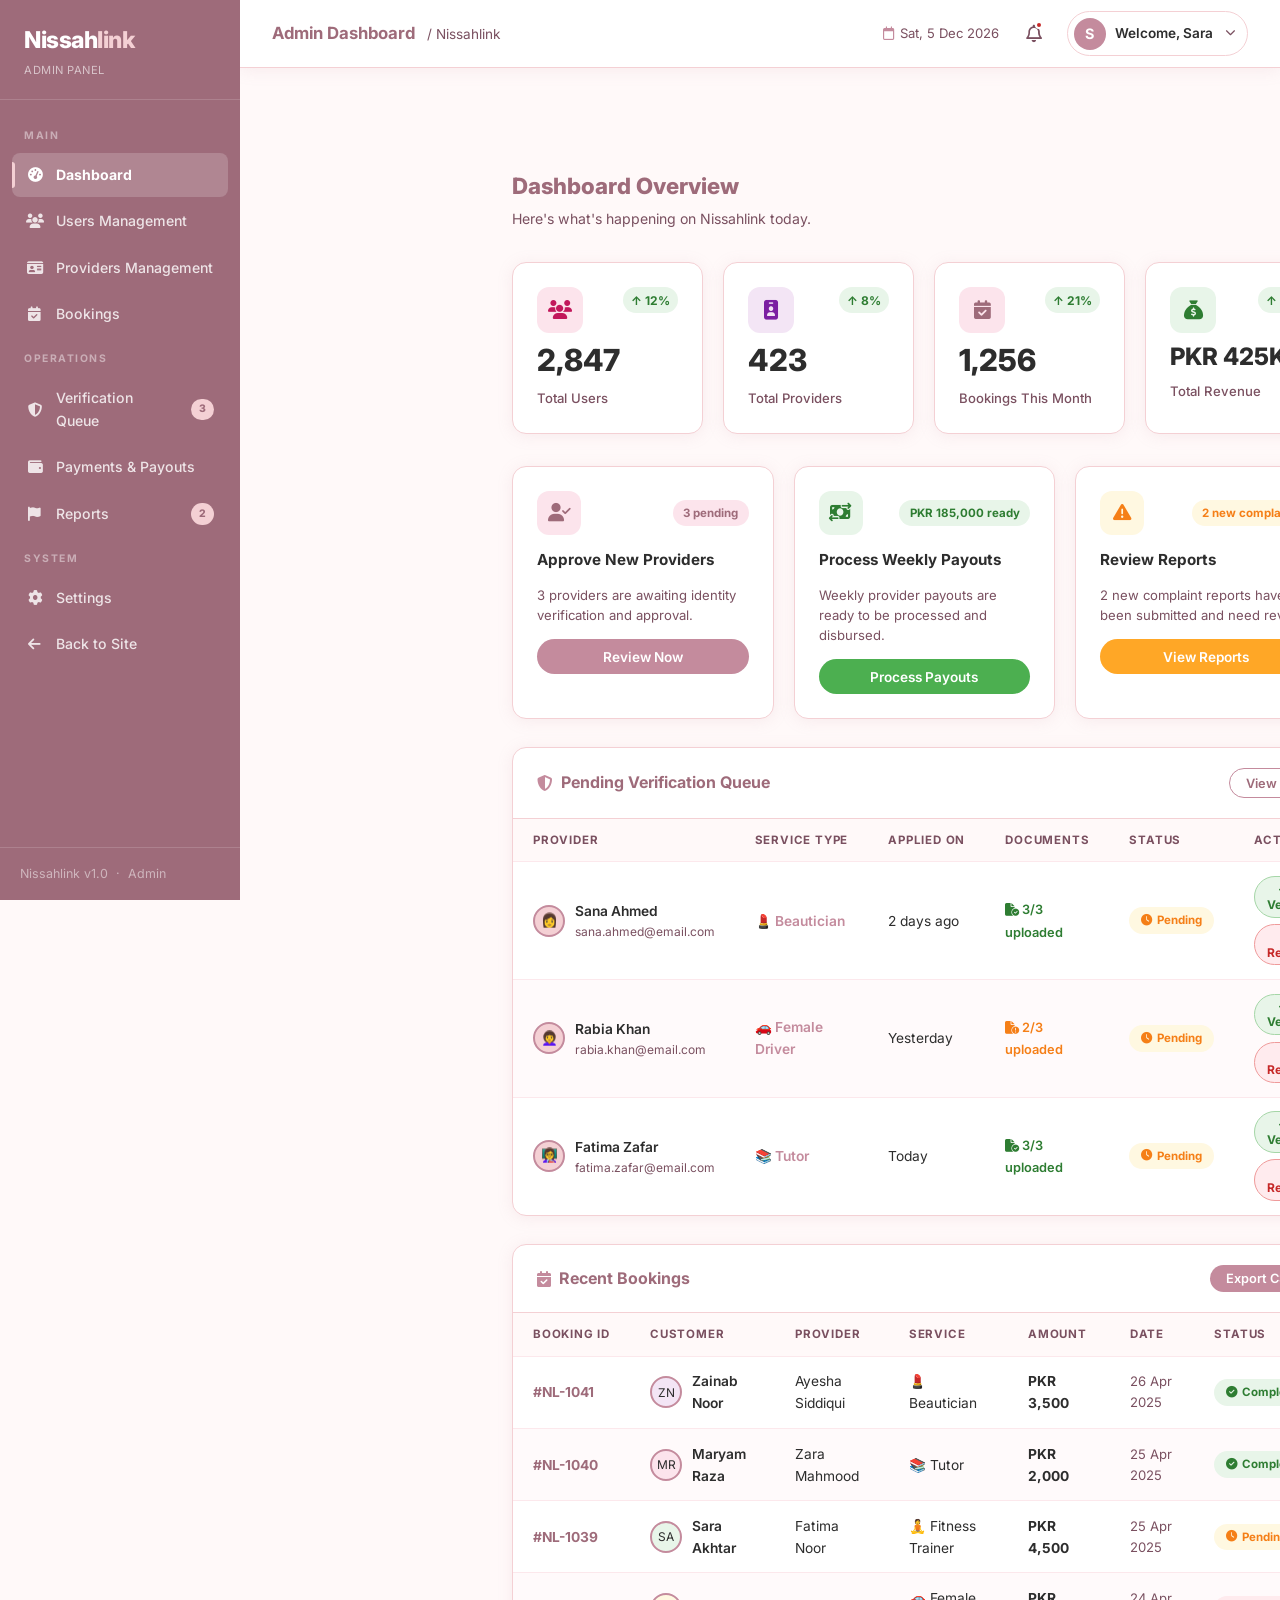
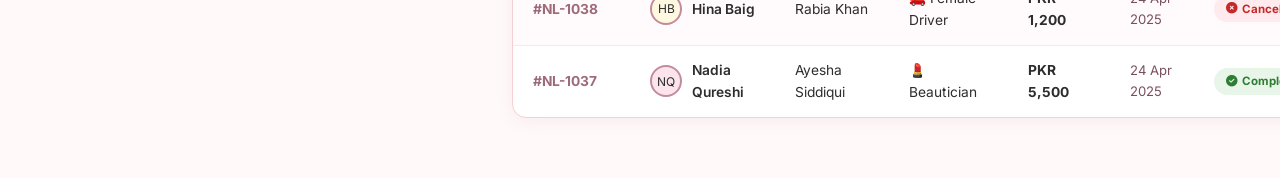
==== admin-dashboard.html @ 99348e1f "first commit" ====
<!DOCTYPE html>
<html lang="en">
<head>
  <meta charset="UTF-8" />
  <meta name="viewport" content="width=device-width, initial-scale=1.0" />
  <title>Admin Dashboard – Nissahlink</title>
  <link rel="preconnect" href="https://fonts.googleapis.com" />
  <link rel="preconnect" href="https://fonts.gstatic.com" crossorigin />
  <link href="https://fonts.googleapis.com/css2?family=Inter:wght@400;500;600;700;800&display=swap" rel="stylesheet" />
  <link rel="stylesheet" href="https://cdnjs.cloudflare.com/ajax/libs/font-awesome/6.5.0/css/all.min.css" />
  <style>
    /* ══════════════════════════════════════════
       RESET & VARIABLES
    ══════════════════════════════════════════ */
    *, *::before, *::after { box-sizing: border-box; margin: 0; padding: 0; }

    :root {
      --primary:    #C48B9D;
      --secondary:  #F4D0D4;
      --accent:     #9E6B7A;
      --bg:         #FFF9F9;
      --text:       #2D2D2D;
      --text-muted: #7a5060;
      --white:      #ffffff;
      --radius:     14px;
      --radius-sm:  8px;
      --shadow:     0 2px 16px rgba(196,139,157,0.13);
      --shadow-lg:  0 6px 32px rgba(196,139,157,0.20);
      --sidebar-w:  240px;
      --header-h:   68px;
      --green:      #2e7d32;
      --green-bg:   #e8f5e9;
      --yellow:     #f57f17;
      --yellow-bg:  #fff8e1;
      --red:        #c62828;
      --red-bg:     #ffebee;
    }

    html { scroll-behavior: smooth; }

    body {
      font-family: 'Inter', 'Segoe UI', system-ui, sans-serif;
      background: var(--bg);
      color: var(--text);
      line-height: 1.6;
      overflow-x: hidden;
    }

    a { text-decoration: none; color: inherit; }
    button { font-family: inherit; cursor: pointer; }
    table { border-collapse: collapse; width: 100%; }

    /* ══════════════════════════════════════════
       LAYOUT SHELL
    ══════════════════════════════════════════ */
    .admin-shell {
      display: grid;
      grid-template-columns: var(--sidebar-w) 1fr;
      grid-template-rows: var(--header-h) 1fr;
      grid-template-areas:
        "sidebar header"
        "sidebar main";
      min-height: 100vh;
    }

    /* ══════════════════════════════════════════
       SIDEBAR
    ══════════════════════════════════════════ */
    .sidebar {
      grid-area: sidebar;
      background: var(--accent);
      display: flex;
      flex-direction: column;
      position: fixed;
      top: 0; left: 0;
      width: var(--sidebar-w);
      height: 100vh;
      z-index: 200;
      overflow-y: auto;
      transition: transform 0.3s ease;
    }

    .sidebar-logo {
      padding: 1.4rem 1.5rem 1.2rem;
      border-bottom: 1px solid rgba(255,255,255,0.15);
      flex-shrink: 0;
    }

    .sidebar-logo a {
      font-size: 1.45rem;
      font-weight: 800;
      color: #fff;
      letter-spacing: -0.5px;
    }

    .sidebar-logo a span { color: var(--secondary); }

    .sidebar-logo p {
      font-size: 0.7rem;
      color: rgba(255,255,255,0.6);
      margin-top: 0.15rem;
      letter-spacing: 0.5px;
      text-transform: uppercase;
    }

    .sidebar-nav {
      flex: 1;
      padding: 1rem 0.75rem;
      display: flex;
      flex-direction: column;
      gap: 0.2rem;
    }

    .nav-section-label {
      font-size: 0.65rem;
      font-weight: 700;
      letter-spacing: 1.5px;
      text-transform: uppercase;
      color: rgba(255,255,255,0.45);
      padding: 0.75rem 0.75rem 0.35rem;
    }

    .sidebar-nav a {
      display: flex;
      align-items: center;
      gap: 0.75rem;
      padding: 0.65rem 0.85rem;
      border-radius: var(--radius-sm);
      font-size: 0.88rem;
      font-weight: 500;
      color: rgba(255,255,255,0.82);
      transition: background 0.2s, color 0.2s;
      position: relative;
    }

    .sidebar-nav a i {
      width: 18px;
      text-align: center;
      font-size: 0.9rem;
      flex-shrink: 0;
    }

    .sidebar-nav a:hover {
      background: rgba(255,255,255,0.12);
      color: #fff;
    }

    .sidebar-nav a.active {
      background: rgba(255,255,255,0.18);
      color: #fff;
      font-weight: 700;
    }

    .sidebar-nav a.active::before {
      content: '';
      position: absolute;
      left: 0; top: 20%; bottom: 20%;
      width: 3px;
      background: var(--secondary);
      border-radius: 0 3px 3px 0;
    }

    .nav-badge {
      margin-left: auto;
      background: var(--secondary);
      color: var(--accent);
      font-size: 0.65rem;
      font-weight: 800;
      padding: 0.15rem 0.5rem;
      border-radius: 50px;
    }

    .sidebar-footer {
      padding: 1rem 1.25rem;
      border-top: 1px solid rgba(255,255,255,0.15);
      font-size: 0.78rem;
      color: rgba(255,255,255,0.5);
    }

    /* ══════════════════════════════════════════
       TOP HEADER
    ══════════════════════════════════════════ */
    .top-header {
      grid-area: header;
      position: fixed;
      top: 0;
      left: var(--sidebar-w);
      right: 0;
      height: var(--header-h);
      background: var(--white);
      border-bottom: 1px solid var(--secondary);
      display: flex;
      align-items: center;
      justify-content: space-between;
      padding: 0 2rem;
      z-index: 100;
      box-shadow: var(--shadow);
    }

    .header-left {
      display: flex;
      align-items: center;
      gap: 1rem;
    }

    .menu-toggle {
      display: none;
      background: none;
      border: none;
      font-size: 1.2rem;
      color: var(--accent);
      padding: 0.4rem;
      border-radius: var(--radius-sm);
      transition: background 0.2s;
    }

    .menu-toggle:hover { background: var(--secondary); }

    .header-title {
      font-size: 1.05rem;
      font-weight: 700;
      color: var(--accent);
    }

    .header-title span {
      font-weight: 400;
      color: var(--text-muted);
      font-size: 0.85rem;
      margin-left: 0.5rem;
    }

    .header-right {
      display: flex;
      align-items: center;
      gap: 1.25rem;
    }

    .header-date {
      font-size: 0.82rem;
      color: var(--text-muted);
      display: flex;
      align-items: center;
      gap: 0.4rem;
    }

    .header-date i { color: var(--primary); }

    .header-notif {
      position: relative;
      background: none;
      border: none;
      font-size: 1.1rem;
      color: var(--text-muted);
      padding: 0.4rem;
      border-radius: var(--radius-sm);
      transition: background 0.2s, color 0.2s;
    }

    .header-notif:hover { background: var(--secondary); color: var(--accent); }

    .notif-dot {
      position: absolute;
      top: 4px; right: 4px;
      width: 8px; height: 8px;
      background: var(--red);
      border-radius: 50%;
      border: 2px solid var(--white);
    }

    .admin-profile {
      display: flex;
      align-items: center;
      gap: 0.6rem;
      padding: 0.35rem 0.75rem 0.35rem 0.35rem;
      border-radius: 50px;
      border: 1.5px solid var(--secondary);
      cursor: pointer;
      transition: background 0.2s;
    }

    .admin-profile:hover { background: var(--secondary); }

    .admin-avatar {
      width: 32px; height: 32px;
      border-radius: 50%;
      background: var(--primary);
      display: flex;
      align-items: center;
      justify-content: center;
      font-size: 0.9rem;
      color: #fff;
      font-weight: 700;
      flex-shrink: 0;
    }

    .admin-name {
      font-size: 0.85rem;
      font-weight: 600;
      color: var(--text);
    }

    /* ══════════════════════════════════════════
       MAIN CONTENT
    ══════════════════════════════════════════ */
    .main-content {
      grid-area: main;
      margin-left: var(--sidebar-w);
      margin-top: var(--header-h);
      padding: 2rem;
      min-height: calc(100vh - var(--header-h));
    }

    .page-title {
      font-size: 1.4rem;
      font-weight: 800;
      color: var(--accent);
      margin-bottom: 0.25rem;
    }

    .page-subtitle {
      font-size: 0.88rem;
      color: var(--text-muted);
      margin-bottom: 2rem;
    }

    /* ══════════════════════════════════════════
       STAT CARDS
    ══════════════════════════════════════════ */
    .stats-grid {
      display: grid;
      grid-template-columns: repeat(4, 1fr);
      gap: 1.25rem;
      margin-bottom: 2rem;
    }

    .stat-card {
      background: var(--white);
      border-radius: var(--radius);
      padding: 1.5rem;
      box-shadow: var(--shadow);
      border: 1px solid var(--secondary);
      display: flex;
      flex-direction: column;
      gap: 0.75rem;
      transition: transform 0.2s, box-shadow 0.2s;
    }

    .stat-card:hover {
      transform: translateY(-4px);
      box-shadow: var(--shadow-lg);
    }

    .stat-top {
      display: flex;
      justify-content: space-between;
      align-items: flex-start;
    }

    .stat-icon {
      width: 46px; height: 46px;
      border-radius: 12px;
      display: flex;
      align-items: center;
      justify-content: center;
      font-size: 1.2rem;
    }

    .stat-icon.pink   { background: #fce4ec; color: #c2185b; }
    .stat-icon.purple { background: #f3e5f5; color: #7b1fa2; }
    .stat-icon.rose   { background: #fce4ec; color: var(--accent); }
    .stat-icon.green  { background: var(--green-bg); color: var(--green); }

    .stat-trend {
      font-size: 0.75rem;
      font-weight: 700;
      padding: 0.2rem 0.5rem;
      border-radius: 50px;
    }

    .trend-up   { background: var(--green-bg); color: var(--green); }
    .trend-down { background: var(--red-bg);   color: var(--red); }

    .stat-value {
      font-size: 1.9rem;
      font-weight: 800;
      color: var(--text);
      line-height: 1;
    }

    .stat-label {
      font-size: 0.82rem;
      color: var(--text-muted);
      font-weight: 500;
    }

    /* ══════════════════════════════════════════
       SECTION WRAPPER
    ══════════════════════════════════════════ */
    .section-block {
      background: var(--white);
      border-radius: var(--radius);
      box-shadow: var(--shadow);
      border: 1px solid var(--secondary);
      margin-bottom: 1.75rem;
      overflow: hidden;
    }

    .section-block-header {
      display: flex;
      align-items: center;
      justify-content: space-between;
      padding: 1.25rem 1.5rem;
      border-bottom: 1px solid var(--secondary);
    }

    .section-block-header h2 {
      font-size: 1rem;
      font-weight: 700;
      color: var(--accent);
      display: flex;
      align-items: center;
      gap: 0.5rem;
    }

    .section-block-header h2 i { color: var(--primary); }

    .btn-sm {
      padding: 0.4rem 1rem;
      border-radius: 50px;
      font-size: 0.8rem;
      font-weight: 600;
      border: none;
      transition: background 0.2s, transform 0.2s;
    }

    .btn-sm:hover { transform: translateY(-1px); }

    .btn-primary-sm {
      background: var(--primary);
      color: #fff;
    }

    .btn-primary-sm:hover { background: var(--accent); }

    .btn-outline-sm {
      background: transparent;
      color: var(--accent);
      border: 1.5px solid var(--primary);
    }

    .btn-outline-sm:hover { background: var(--secondary); }

    /* ══════════════════════════════════════════
       TABLES
    ══════════════════════════════════════════ */
    .table-wrap { overflow-x: auto; }

    .data-table {
      width: 100%;
      font-size: 0.86rem;
    }

    .data-table thead tr {
      background: var(--bg);
    }

    .data-table th {
      padding: 0.75rem 1.25rem;
      text-align: left;
      font-size: 0.72rem;
      font-weight: 700;
      letter-spacing: 0.8px;
      text-transform: uppercase;
      color: var(--text-muted);
      white-space: nowrap;
    }

    .data-table td {
      padding: 0.85rem 1.25rem;
      color: var(--text);
      border-top: 1px solid #fce8ec;
      vertical-align: middle;
    }

    .data-table tbody tr:nth-child(even) td {
      background: #fffafb;
    }

    .data-table tbody tr:hover td {
      background: #fdf0f3;
    }

    /* ── Status badges ── */
    .badge {
      display: inline-flex;
      align-items: center;
      gap: 0.3rem;
      padding: 0.25rem 0.7rem;
      border-radius: 50px;
      font-size: 0.72rem;
      font-weight: 700;
      white-space: nowrap;
    }

    .badge-pending    { background: var(--yellow-bg); color: var(--yellow); }
    .badge-completed  { background: var(--green-bg);  color: var(--green);  }
    .badge-cancelled  { background: var(--red-bg);    color: var(--red);    }
    .badge-verified   { background: #e8f5e9; color: #2e7d32; }

    /* ── Action buttons in table ── */
    .action-btns { display: flex; gap: 0.4rem; flex-wrap: wrap; }

    .btn-verify {
      padding: 0.3rem 0.75rem;
      background: var(--green-bg);
      color: var(--green);
      border: 1px solid #a5d6a7;
      border-radius: 50px;
      font-size: 0.75rem;
      font-weight: 700;
      transition: background 0.2s, transform 0.2s;
    }

    .btn-verify:hover { background: #c8e6c9; transform: translateY(-1px); }

    .btn-reject {
      padding: 0.3rem 0.75rem;
      background: var(--red-bg);
      color: var(--red);
      border: 1px solid #ef9a9a;
      border-radius: 50px;
      font-size: 0.75rem;
      font-weight: 700;
      transition: background 0.2s, transform 0.2s;
    }

    .btn-reject:hover { background: #ffcdd2; transform: translateY(-1px); }

    .provider-cell {
      display: flex;
      align-items: center;
      gap: 0.6rem;
    }

    .provider-cell .mini-avatar {
      width: 32px; height: 32px;
      border-radius: 50%;
      background: var(--secondary);
      display: flex;
      align-items: center;
      justify-content: center;
      font-size: 0.85rem;
      flex-shrink: 0;
      border: 2px solid var(--primary);
    }

    .provider-cell .mini-name { font-weight: 600; }
    .provider-cell .mini-sub  { font-size: 0.75rem; color: var(--text-muted); }

    /* ══════════════════════════════════════════
       QUICK ACTIONS
    ══════════════════════════════════════════ */
    .quick-grid {
      display: grid;
      grid-template-columns: repeat(3, 1fr);
      gap: 1.25rem;
      margin-bottom: 1.75rem;
    }

    .quick-card {
      background: var(--white);
      border-radius: var(--radius);
      padding: 1.5rem;
      box-shadow: var(--shadow);
      border: 1px solid var(--secondary);
      display: flex;
      flex-direction: column;
      gap: 0.85rem;
      transition: transform 0.2s, box-shadow 0.2s;
    }

    .quick-card:hover {
      transform: translateY(-4px);
      box-shadow: var(--shadow-lg);
    }

    .quick-card-top {
      display: flex;
      align-items: center;
      justify-content: space-between;
    }

    .quick-icon {
      width: 44px; height: 44px;
      border-radius: 12px;
      display: flex;
      align-items: center;
      justify-content: center;
      font-size: 1.15rem;
    }

    .quick-icon.rose   { background: #fce4ec; color: var(--accent); }
    .quick-icon.green  { background: var(--green-bg); color: var(--green); }
    .quick-icon.yellow { background: var(--yellow-bg); color: var(--yellow); }

    .quick-pill {
      font-size: 0.72rem;
      font-weight: 700;
      padding: 0.25rem 0.65rem;
      border-radius: 50px;
    }

    .pill-rose   { background: #fce4ec; color: var(--accent); }
    .pill-green  { background: var(--green-bg); color: var(--green); }
    .pill-yellow { background: var(--yellow-bg); color: var(--yellow); }

    .quick-card h3 {
      font-size: 0.95rem;
      font-weight: 700;
      color: var(--text);
    }

    .quick-card p {
      font-size: 0.82rem;
      color: var(--text-muted);
      line-height: 1.5;
    }

    .quick-card .btn-action {
      width: 100%;
      padding: 0.6rem;
      border-radius: 50px;
      font-size: 0.85rem;
      font-weight: 600;
      border: none;
      transition: background 0.2s, transform 0.2s;
    }

    .quick-card .btn-action:hover { transform: translateY(-1px); }

    .btn-rose   { background: var(--primary); color: #fff; }
    .btn-rose:hover { background: var(--accent); }

    .btn-green  { background: #4caf50; color: #fff; }
    .btn-green:hover { background: #388e3c; }

    .btn-yellow { background: #ffa726; color: #fff; }
    .btn-yellow:hover { background: #f57c00; }

    /* ══════════════════════════════════════════
       SIDEBAR OVERLAY (mobile)
    ══════════════════════════════════════════ */
    .sidebar-overlay {
      display: none;
      position: fixed;
      inset: 0;
      background: rgba(0,0,0,0.35);
      z-index: 150;
    }

    /* ══════════════════════════════════════════
       RESPONSIVE
    ══════════════════════════════════════════ */
    @media (max-width: 1024px) {
      .stats-grid { grid-template-columns: repeat(2, 1fr); }
      .quick-grid { grid-template-columns: repeat(2, 1fr); }
    }

    @media (max-width: 768px) {
      .admin-shell {
        grid-template-columns: 1fr;
        grid-template-areas:
          "header"
          "main";
      }

      .sidebar {
        transform: translateX(-100%);
      }

      .sidebar.open {
        transform: translateX(0);
      }

      .sidebar-overlay.open { display: block; }

      .top-header {
        left: 0;
      }

      .main-content {
        margin-left: 0;
        padding: 1.25rem;
      }

      .menu-toggle { display: flex; }

      .stats-grid { grid-template-columns: repeat(2, 1fr); }
      .quick-grid { grid-template-columns: 1fr; }

      .header-date { display: none; }

      .stat-value { font-size: 1.5rem; }
    }

    @media (max-width: 480px) {
      .stats-grid { grid-template-columns: 1fr; }
      .admin-name { display: none; }
    }
  </style>
</head>
<body>

<div class="admin-shell">

  <!-- ══════════════════════════════════════════
       SIDEBAR
  ══════════════════════════════════════════ -->
  <aside class="sidebar" id="sidebar">

    <div class="sidebar-logo">
      <a href="index.html">Nissah<span>link</span></a>
      <p>Admin Panel</p>
    </div>

    <nav class="sidebar-nav">
      <span class="nav-section-label">Main</span>
      <a href="#" class="active"><i class="fa-solid fa-gauge-high"></i> Dashboard</a>
      <a href="#"><i class="fa-solid fa-users"></i> Users Management</a>
      <a href="#"><i class="fa-solid fa-id-card"></i> Providers Management</a>
      <a href="#"><i class="fa-solid fa-calendar-check"></i> Bookings</a>

      <span class="nav-section-label">Operations</span>
      <a href="#"><i class="fa-solid fa-shield-halved"></i> Verification Queue <span class="nav-badge">3</span></a>
      <a href="#"><i class="fa-solid fa-wallet"></i> Payments &amp; Payouts</a>
      <a href="#"><i class="fa-solid fa-flag"></i> Reports <span class="nav-badge">2</span></a>

      <span class="nav-section-label">System</span>
      <a href="#"><i class="fa-solid fa-gear"></i> Settings</a>
      <a href="index.html"><i class="fa-solid fa-arrow-left"></i> Back to Site</a>
    </nav>

    <div class="sidebar-footer">
      Nissahlink v1.0 &nbsp;·&nbsp; Admin
    </div>

  </aside>

  <!-- Overlay for mobile -->
  <div class="sidebar-overlay" id="sidebarOverlay"></div>

  <!-- ══════════════════════════════════════════
       TOP HEADER
  ══════════════════════════════════════════ -->
  <header class="top-header">
    <div class="header-left">
      <button class="menu-toggle" id="menuToggle" aria-label="Toggle sidebar">
        <i class="fa-solid fa-bars"></i>
      </button>
      <div class="header-title">
        Admin Dashboard
        <span>/ Nissahlink</span>
      </div>
    </div>

    <div class="header-right">
      <div class="header-date">
        <i class="fa-regular fa-calendar"></i>
        <span id="todayDate"></span>
      </div>
      <button class="header-notif" aria-label="Notifications">
        <i class="fa-regular fa-bell"></i>
        <span class="notif-dot"></span>
      </button>
      <div class="admin-profile">
        <div class="admin-avatar">S</div>
        <span class="admin-name">Welcome, Sara</span>
        <i class="fa-solid fa-chevron-down" style="font-size:0.65rem;color:var(--text-muted);margin-left:2px;"></i>
      </div>
    </div>
  </header>

  <!-- ══════════════════════════════════════════
       MAIN CONTENT
  ══════════════════════════════════════════ -->
  <main class="main-content">

    <div class="page-title">Dashboard Overview</div>
    <div class="page-subtitle">Here's what's happening on Nissahlink today.</div>

    <!-- ── STAT CARDS ── -->
    <div class="stats-grid">

      <div class="stat-card">
        <div class="stat-top">
          <div class="stat-icon pink"><i class="fa-solid fa-users"></i></div>
          <span class="stat-trend trend-up">↑ 12%</span>
        </div>
        <div class="stat-value">2,847</div>
        <div class="stat-label">Total Users</div>
      </div>

      <div class="stat-card">
        <div class="stat-top">
          <div class="stat-icon purple"><i class="fa-solid fa-id-badge"></i></div>
          <span class="stat-trend trend-up">↑ 8%</span>
        </div>
        <div class="stat-value">423</div>
        <div class="stat-label">Total Providers</div>
      </div>

      <div class="stat-card">
        <div class="stat-top">
          <div class="stat-icon rose"><i class="fa-solid fa-calendar-check"></i></div>
          <span class="stat-trend trend-up">↑ 21%</span>
        </div>
        <div class="stat-value">1,256</div>
        <div class="stat-label">Bookings This Month</div>
      </div>

      <div class="stat-card">
        <div class="stat-top">
          <div class="stat-icon green"><i class="fa-solid fa-sack-dollar"></i></div>
          <span class="stat-trend trend-up">↑ 17%</span>
        </div>
        <div class="stat-value" style="font-size:1.5rem;">PKR 425K</div>
        <div class="stat-label">Total Revenue</div>
      </div>

    </div>

    <!-- ── QUICK ACTIONS ── -->
    <div class="quick-grid">

      <div class="quick-card">
        <div class="quick-card-top">
          <div class="quick-icon rose"><i class="fa-solid fa-user-check"></i></div>
          <span class="quick-pill pill-rose">3 pending</span>
        </div>
        <h3>Approve New Providers</h3>
        <p>3 providers are awaiting identity verification and approval.</p>
        <button class="btn-action btn-rose" onclick="scrollToSection('verifications')">Review Now</button>
      </div>

      <div class="quick-card">
        <div class="quick-card-top">
          <div class="quick-icon green"><i class="fa-solid fa-money-bill-transfer"></i></div>
          <span class="quick-pill pill-green">PKR 185,000 ready</span>
        </div>
        <h3>Process Weekly Payouts</h3>
        <p>Weekly provider payouts are ready to be processed and disbursed.</p>
        <button class="btn-action btn-green">Process Payouts</button>
      </div>

      <div class="quick-card">
        <div class="quick-card-top">
          <div class="quick-icon yellow"><i class="fa-solid fa-triangle-exclamation"></i></div>
          <span class="quick-pill pill-yellow">2 new complaints</span>
        </div>
        <h3>Review Reports</h3>
        <p>2 new complaint reports have been submitted and need review.</p>
        <button class="btn-action btn-yellow">View Reports</button>
      </div>

    </div>

    <!-- ── PENDING VERIFICATIONS ── -->
    <div class="section-block" id="verifications">
      <div class="section-block-header">
        <h2><i class="fa-solid fa-shield-halved"></i> Pending Verification Queue</h2>
        <button class="btn-sm btn-outline-sm">View All</button>
      </div>
      <div class="table-wrap">
        <table class="data-table">
          <thead>
            <tr>
              <th>Provider</th>
              <th>Service Type</th>
              <th>Applied On</th>
              <th>Documents</th>
              <th>Status</th>
              <th>Actions</th>
            </tr>
          </thead>
          <tbody>
            <tr>
              <td>
                <div class="provider-cell">
                  <div class="mini-avatar">👩</div>
                  <div>
                    <div class="mini-name">Sana Ahmed</div>
                    <div class="mini-sub">sana.ahmed@email.com</div>
                  </div>
                </div>
              </td>
              <td><span style="color:var(--primary);font-weight:600;">💄 Beautician</span></td>
              <td>2 days ago</td>
              <td><span style="color:var(--green);font-size:0.8rem;font-weight:600;"><i class="fa-solid fa-file-circle-check"></i> 3/3 uploaded</span></td>
              <td><span class="badge badge-pending"><i class="fa-solid fa-clock"></i> Pending</span></td>
              <td>
                <div class="action-btns">
                  <button class="btn-verify" onclick="verifyProvider(this, 'Sana Ahmed')"><i class="fa-solid fa-check"></i> Verify</button>
                  <button class="btn-reject" onclick="rejectProvider(this)"><i class="fa-solid fa-xmark"></i> Reject</button>
                </div>
              </td>
            </tr>
            <tr>
              <td>
                <div class="provider-cell">
                  <div class="mini-avatar">👩‍🦱</div>
                  <div>
                    <div class="mini-name">Rabia Khan</div>
                    <div class="mini-sub">rabia.khan@email.com</div>
                  </div>
                </div>
              </td>
              <td><span style="color:var(--primary);font-weight:600;">🚗 Female Driver</span></td>
              <td>Yesterday</td>
              <td><span style="color:var(--yellow);font-size:0.8rem;font-weight:600;"><i class="fa-solid fa-file-circle-exclamation"></i> 2/3 uploaded</span></td>
              <td><span class="badge badge-pending"><i class="fa-solid fa-clock"></i> Pending</span></td>
              <td>
                <div class="action-btns">
                  <button class="btn-verify" onclick="verifyProvider(this, 'Rabia Khan')"><i class="fa-solid fa-check"></i> Verify</button>
                  <button class="btn-reject" onclick="rejectProvider(this)"><i class="fa-solid fa-xmark"></i> Reject</button>
                </div>
              </td>
            </tr>
            <tr>
              <td>
                <div class="provider-cell">
                  <div class="mini-avatar">👩‍🏫</div>
                  <div>
                    <div class="mini-name">Fatima Zafar</div>
                    <div class="mini-sub">fatima.zafar@email.com</div>
                  </div>
                </div>
              </td>
              <td><span style="color:var(--primary);font-weight:600;">📚 Tutor</span></td>
              <td>Today</td>
              <td><span style="color:var(--green);font-size:0.8rem;font-weight:600;"><i class="fa-solid fa-file-circle-check"></i> 3/3 uploaded</span></td>
              <td><span class="badge badge-pending"><i class="fa-solid fa-clock"></i> Pending</span></td>
              <td>
                <div class="action-btns">
                  <button class="btn-verify" onclick="verifyProvider(this, 'Fatima Zafar')"><i class="fa-solid fa-check"></i> Verify</button>
                  <button class="btn-reject" onclick="rejectProvider(this)"><i class="fa-solid fa-xmark"></i> Reject</button>
                </div>
              </td>
            </tr>
          </tbody>
        </table>
      </div>
    </div>

    <!-- ── RECENT BOOKINGS ── -->
    <div class="section-block">
      <div class="section-block-header">
        <h2><i class="fa-solid fa-calendar-check"></i> Recent Bookings</h2>
        <button class="btn-sm btn-primary-sm">Export CSV</button>
      </div>
      <div class="table-wrap">
        <table class="data-table">
          <thead>
            <tr>
              <th>Booking ID</th>
              <th>Customer</th>
              <th>Provider</th>
              <th>Service</th>
              <th>Amount</th>
              <th>Date</th>
              <th>Status</th>
            </tr>
          </thead>
          <tbody>
            <tr>
              <td style="font-weight:700;color:var(--accent);">#NL-1041</td>
              <td>
                <div class="provider-cell">
                  <div class="mini-avatar" style="font-size:0.75rem;background:#f3e5f5;">ZN</div>
                  <span class="mini-name">Zainab Noor</span>
                </div>
              </td>
              <td>Ayesha Siddiqui</td>
              <td>💄 Beautician</td>
              <td style="font-weight:700;">PKR 3,500</td>
              <td style="color:var(--text-muted);font-size:0.82rem;">26 Apr 2025</td>
              <td><span class="badge badge-completed"><i class="fa-solid fa-circle-check"></i> Completed</span></td>
            </tr>
            <tr>
              <td style="font-weight:700;color:var(--accent);">#NL-1040</td>
              <td>
                <div class="provider-cell">
                  <div class="mini-avatar" style="font-size:0.75rem;background:#fce4ec;">MR</div>
                  <span class="mini-name">Maryam Raza</span>
                </div>
              </td>
              <td>Zara Mahmood</td>
              <td>📚 Tutor</td>
              <td style="font-weight:700;">PKR 2,000</td>
              <td style="color:var(--text-muted);font-size:0.82rem;">25 Apr 2025</td>
              <td><span class="badge badge-completed"><i class="fa-solid fa-circle-check"></i> Completed</span></td>
            </tr>
            <tr>
              <td style="font-weight:700;color:var(--accent);">#NL-1039</td>
              <td>
                <div class="provider-cell">
                  <div class="mini-avatar" style="font-size:0.75rem;background:#e8f5e9;">SA</div>
                  <span class="mini-name">Sara Akhtar</span>
                </div>
              </td>
              <td>Fatima Noor</td>
              <td>🧘 Fitness Trainer</td>
              <td style="font-weight:700;">PKR 4,500</td>
              <td style="color:var(--text-muted);font-size:0.82rem;">25 Apr 2025</td>
              <td><span class="badge badge-pending"><i class="fa-solid fa-clock"></i> Pending</span></td>
            </tr>
            <tr>
              <td style="font-weight:700;color:var(--accent);">#NL-1038</td>
              <td>
                <div class="provider-cell">
                  <div class="mini-avatar" style="font-size:0.75rem;background:#fff8e1;">HB</div>
                  <span class="mini-name">Hina Baig</span>
                </div>
              </td>
              <td>Rabia Khan</td>
              <td>🚗 Female Driver</td>
              <td style="font-weight:700;">PKR 1,200</td>
              <td style="color:var(--text-muted);font-size:0.82rem;">24 Apr 2025</td>
              <td><span class="badge badge-cancelled"><i class="fa-solid fa-circle-xmark"></i> Cancelled</span></td>
            </tr>
            <tr>
              <td style="font-weight:700;color:var(--accent);">#NL-1037</td>
              <td>
                <div class="provider-cell">
                  <div class="mini-avatar" style="font-size:0.75rem;background:#fce4ec;">NQ</div>
                  <span class="mini-name">Nadia Qureshi</span>
                </div>
              </td>
              <td>Ayesha Siddiqui</td>
              <td>💄 Beautician</td>
              <td style="font-weight:700;">PKR 5,500</td>
              <td style="color:var(--text-muted);font-size:0.82rem;">24 Apr 2025</td>
              <td><span class="badge badge-completed"><i class="fa-solid fa-circle-check"></i> Completed</span></td>
            </tr>
          </tbody>
        </table>
      </div>
    </div>

  </main><!-- /main-content -->
</div><!-- /admin-shell -->

<script>
  // ── Set today's date ──────────────────────────────
  const dateEl = document.getElementById('todayDate');
  const now = new Date();
  dateEl.textContent = now.toLocaleDateString('en-PK', {
    weekday: 'short', year: 'numeric', month: 'short', day: 'numeric'
  });

  // ── Sidebar toggle (mobile) ───────────────────────
  const sidebar  = document.getElementById('sidebar');
  const overlay  = document.getElementById('sidebarOverlay');
  const menuBtn  = document.getElementById('menuToggle');

  menuBtn.addEventListener('click', () => {
    sidebar.classList.toggle('open');
    overlay.classList.toggle('open');
  });

  overlay.addEventListener('click', () => {
    sidebar.classList.remove('open');
    overlay.classList.remove('open');
  });

  // Close sidebar on nav link click (mobile)
  document.querySelectorAll('.sidebar-nav a').forEach(link => {
    link.addEventListener('click', () => {
      sidebar.classList.remove('open');
      overlay.classList.remove('open');
    });
  });

  // ── Active nav highlight ──────────────────────────
  document.querySelectorAll('.sidebar-nav a').forEach(link => {
    link.addEventListener('click', function () {
      document.querySelectorAll('.sidebar-nav a').forEach(l => l.classList.remove('active'));
      this.classList.add('active');
    });
  });

  // ── Verify provider ───────────────────────────────
  function verifyProvider(btn, name) {
    const row = btn.closest('tr');
    const statusCell = row.querySelector('.badge');
    statusCell.className = 'badge badge-verified';
    statusCell.innerHTML = '<i class="fa-solid fa-circle-check"></i> Verified';
    const actionCell = row.querySelector('.action-btns');
    actionCell.innerHTML = '<span style="color:var(--green);font-size:0.8rem;font-weight:700;"><i class="fa-solid fa-check-double"></i> Approved</span>';
    showToast(`✔ ${name} has been verified successfully.`, 'green');
  }

  // ── Reject provider ───────────────────────────────
  function rejectProvider(btn) {
    const row = btn.closest('tr');
    const name = row.querySelector('.mini-name').textContent;
    const statusCell = row.querySelector('.badge');
    statusCell.className = 'badge badge-cancelled';
    statusCell.innerHTML = '<i class="fa-solid fa-circle-xmark"></i> Rejected';
    const actionCell = row.querySelector('.action-btns');
    actionCell.innerHTML = '<span style="color:var(--red);font-size:0.8rem;font-weight:700;"><i class="fa-solid fa-xmark"></i> Rejected</span>';
    showToast(`✖ ${name}'s application has been rejected.`, 'red');
  }

  // ── Scroll to section ─────────────────────────────
  function scrollToSection(id) {
    document.getElementById(id)?.scrollIntoView({ behavior: 'smooth', block: 'start' });
  }

  // ── Toast notification ────────────────────────────
  function showToast(msg, type) {
    const existing = document.querySelector('.toast');
    if (existing) existing.remove();

    const toast = document.createElement('div');
    toast.className = 'toast';
    toast.textContent = msg;
    const bg = type === 'green' ? '#2e7d32' : '#c62828';
    Object.assign(toast.style, {
      position: 'fixed', bottom: '2rem', left: '50%',
      transform: 'translateX(-50%)',
      background: bg, color: '#fff',
      padding: '0.75rem 1.5rem',
      borderRadius: '50px',
      fontSize: '0.88rem', fontWeight: '600',
      fontFamily: 'inherit',
      boxShadow: '0 4px 20px rgba(0,0,0,0.2)',
      zIndex: '9999',
      opacity: '0',
      transition: 'opacity 0.3s'
    });
    document.body.appendChild(toast);
    requestAnimationFrame(() => toast.style.opacity = '1');
    setTimeout(() => {
      toast.style.opacity = '0';
      setTimeout(() => toast.remove(), 300);
    }, 3000);
  }
</script>

</body>
</html>
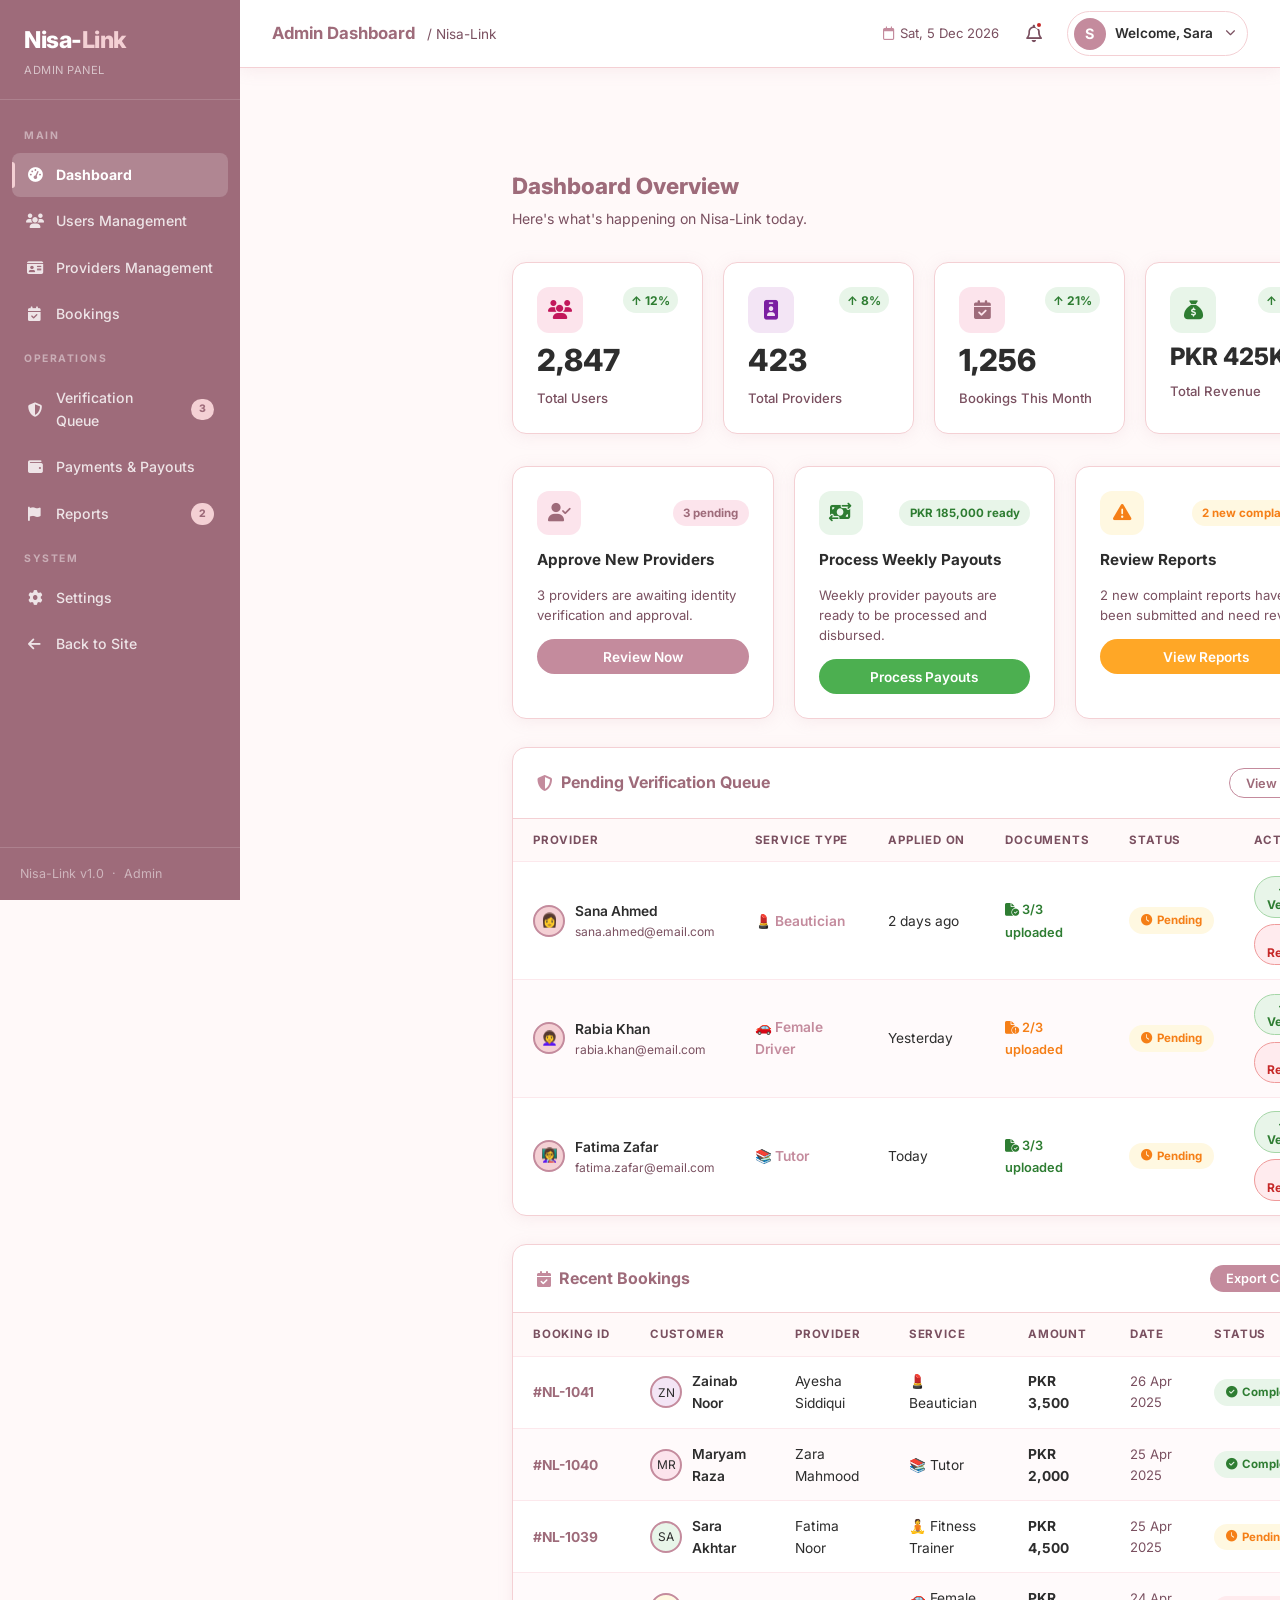
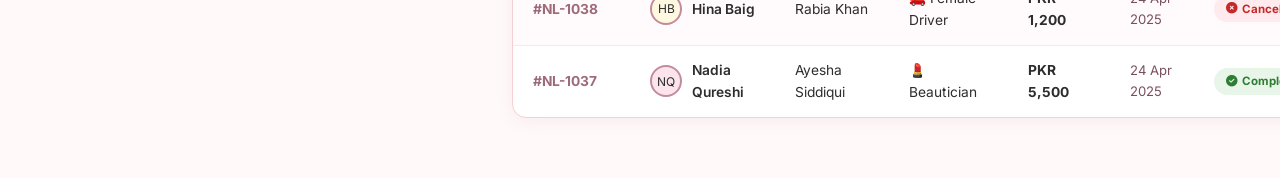
==== commit 735dca21: "Remove driver service and fix brand name to Nisa-Link" ====
--- a/admin-dashboard.html
+++ b/admin-dashboard.html
@@ -4,7 +4,7 @@
 <head>
   <meta charset="UTF-8" />
   <meta name="viewport" content="width=device-width, initial-scale=1.0" />
-  <title>Admin Dashboard – Nissahlink</title>
+  <title>Admin Dashboard – Nisa-Link</title>
   <link rel="preconnect" href="https://fonts.googleapis.com" />
   <link rel="preconnect" href="https://fonts.gstatic.com" crossorigin />
   <link href="https://fonts.googleapis.com/css2?family=Inter:wght@400;500;600;700;800&display=swap" rel="stylesheet" />
@@ -720,7 +720,7 @@
   <aside class="sidebar" id="sidebar">
 
     <div class="sidebar-logo">
-      <a href="index.html">Nissah<span>link</span></a>
+      <a href="index.html">Nisa-<span>Link</span></a>
       <p>Admin Panel</p>
     </div>
 
@@ -742,7 +742,7 @@
     </nav>
 
     <div class="sidebar-footer">
-      Nissahlink v1.0 &nbsp;·&nbsp; Admin
+      Nisa-Link v1.0 &nbsp;·&nbsp; Admin
     </div>
 
   </aside>
@@ -760,7 +760,7 @@
       </button>
       <div class="header-title">
         Admin Dashboard
-        <span>/ Nissahlink</span>
+        <span>/ Nisa-Link</span>
       </div>
     </div>
 
@@ -787,7 +787,7 @@
   <main class="main-content">
 
     <div class="page-title">Dashboard Overview</div>
-    <div class="page-subtitle">Here's what's happening on Nissahlink today.</div>
+    <div class="page-subtitle">Here's what's happening on Nisa-Link today.</div>
 
     <!-- ── STAT CARDS ── -->
     <div class="stats-grid">
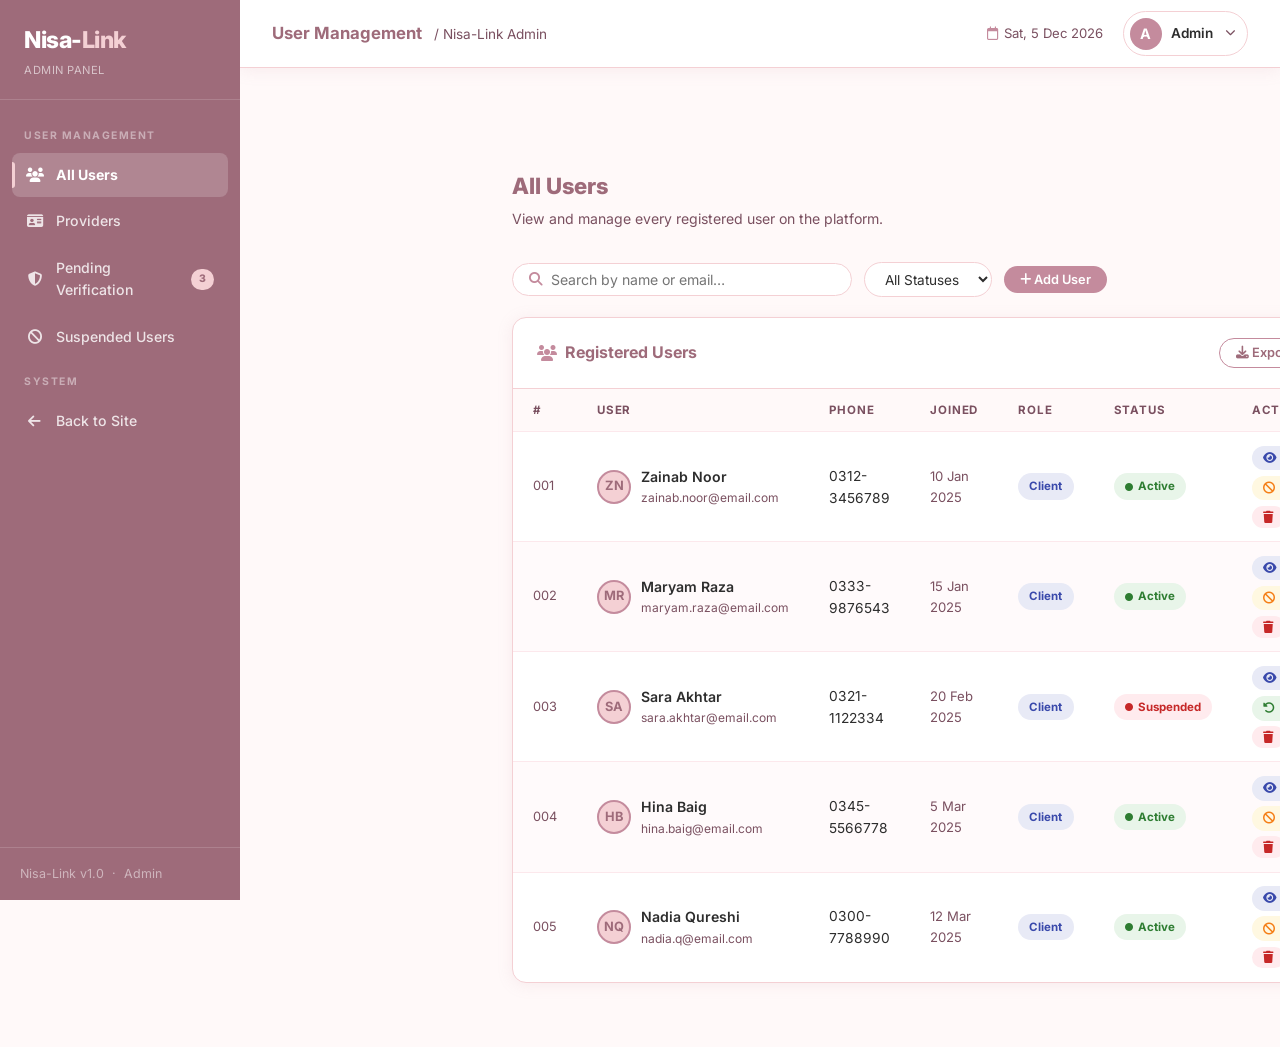
==== commit 6038b574: "Redesign admin dashboard as user management portal" ====
--- a/admin-dashboard.html
+++ b/admin-dashboard.html
@@ -1,4 +1,3 @@
-
 <!DOCTYPE html>
 <html lang="en">
 <head>
@@ -10,11 +9,7 @@
   <link href="https://fonts.googleapis.com/css2?family=Inter:wght@400;500;600;700;800&display=swap" rel="stylesheet" />
   <link rel="stylesheet" href="https://cdnjs.cloudflare.com/ajax/libs/font-awesome/6.5.0/css/all.min.css" />
   <style>
-    /* ══════════════════════════════════════════
-       RESET & VARIABLES
-    ══════════════════════════════════════════ */
     *, *::before, *::after { box-sizing: border-box; margin: 0; padding: 0; }
-
     :root {
       --primary:    #C48B9D;
       --secondary:  #F4D0D4;
@@ -36,37 +31,22 @@
       --red:        #c62828;
       --red-bg:     #ffebee;
     }
-
     html { scroll-behavior: smooth; }
-
-    body {
-      font-family: 'Inter', 'Segoe UI', system-ui, sans-serif;
-      background: var(--bg);
-      color: var(--text);
-      line-height: 1.6;
-      overflow-x: hidden;
-    }
-
+    body { font-family: 'Inter', sans-serif; background: var(--bg); color: var(--text); line-height: 1.6; overflow-x: hidden; }
     a { text-decoration: none; color: inherit; }
     button { font-family: inherit; cursor: pointer; }
     table { border-collapse: collapse; width: 100%; }
 
-    /* ══════════════════════════════════════════
-       LAYOUT SHELL
-    ══════════════════════════════════════════ */
+    /* LAYOUT */
     .admin-shell {
       display: grid;
       grid-template-columns: var(--sidebar-w) 1fr;
       grid-template-rows: var(--header-h) 1fr;
-      grid-template-areas:
-        "sidebar header"
-        "sidebar main";
+      grid-template-areas: "sidebar header" "sidebar main";
       min-height: 100vh;
     }
 
-    /* ══════════════════════════════════════════
-       SIDEBAR
-    ══════════════════════════════════════════ */
+    /* SIDEBAR */
     .sidebar {
       grid-area: sidebar;
       background: var(--accent);
@@ -80,1073 +60,700 @@
       overflow-y: auto;
       transition: transform 0.3s ease;
     }
-
-    .sidebar-logo {
-      padding: 1.4rem 1.5rem 1.2rem;
-      border-bottom: 1px solid rgba(255,255,255,0.15);
-      flex-shrink: 0;
+    .sidebar-logo { padding: 1.4rem 1.5rem 1.2rem; border-bottom: 1px solid rgba(255,255,255,0.15); }
+    .sidebar-logo a { font-size: 1.45rem; font-weight: 800; color: #fff; letter-spacing: -0.5px; }
+    .sidebar-logo a span { color: var(--secondary); }
+    .sidebar-logo p { font-size: 0.7rem; color: rgba(255,255,255,0.6); margin-top: 0.15rem; letter-spacing: 0.5px; text-transform: uppercase; }
+    .sidebar-nav { flex: 1; padding: 1rem 0.75rem; display: flex; flex-direction: column; gap: 0.2rem; }
+    .nav-section-label { font-size: 0.65rem; font-weight: 700; letter-spacing: 1.5px; text-transform: uppercase; color: rgba(255,255,255,0.45); padding: 0.75rem 0.75rem 0.35rem; }
+    .sidebar-nav a { display: flex; align-items: center; gap: 0.75rem; padding: 0.65rem 0.85rem; border-radius: var(--radius-sm); font-size: 0.88rem; font-weight: 500; color: rgba(255,255,255,0.82); transition: background 0.2s, color 0.2s; position: relative; }
+    .sidebar-nav a i { width: 18px; text-align: center; font-size: 0.9rem; flex-shrink: 0; }
+    .sidebar-nav a:hover { background: rgba(255,255,255,0.12); color: #fff; }
+    .sidebar-nav a.active { background: rgba(255,255,255,0.18); color: #fff; font-weight: 700; }
+    .sidebar-nav a.active::before { content: ''; position: absolute; left: 0; top: 20%; bottom: 20%; width: 3px; background: var(--secondary); border-radius: 0 3px 3px 0; }
+    .nav-badge { margin-left: auto; background: var(--secondary); color: var(--accent); font-size: 0.65rem; font-weight: 800; padding: 0.15rem 0.5rem; border-radius: 50px; }
+    .sidebar-footer { padding: 1rem 1.25rem; border-top: 1px solid rgba(255,255,255,0.15); font-size: 0.78rem; color: rgba(255,255,255,0.5); }
+
+    /* TOP HEADER */
+    .top-header { grid-area: header; position: fixed; top: 0; left: var(--sidebar-w); right: 0; height: var(--header-h); background: var(--white); border-bottom: 1px solid var(--secondary); display: flex; align-items: center; justify-content: space-between; padding: 0 2rem; z-index: 100; box-shadow: var(--shadow); }
+    .header-left { display: flex; align-items: center; gap: 1rem; }
+    .menu-toggle { display: none; background: none; border: none; font-size: 1.2rem; color: var(--accent); padding: 0.4rem; border-radius: var(--radius-sm); transition: background 0.2s; }
+    .menu-toggle:hover { background: var(--secondary); }
+    .header-title { font-size: 1.05rem; font-weight: 700; color: var(--accent); }
+    .header-title span { font-weight: 400; color: var(--text-muted); font-size: 0.85rem; margin-left: 0.5rem; }
+    .header-right { display: flex; align-items: center; gap: 1.25rem; }
+    .header-date { font-size: 0.82rem; color: var(--text-muted); display: flex; align-items: center; gap: 0.4rem; }
+    .header-date i { color: var(--primary); }
+    .admin-profile { display: flex; align-items: center; gap: 0.6rem; padding: 0.35rem 0.75rem 0.35rem 0.35rem; border-radius: 50px; border: 1.5px solid var(--secondary); cursor: pointer; transition: background 0.2s; }
+    .admin-profile:hover { background: var(--secondary); }
+    .admin-avatar { width: 32px; height: 32px; border-radius: 50%; background: var(--primary); display: flex; align-items: center; justify-content: center; font-size: 0.9rem; color: #fff; font-weight: 700; flex-shrink: 0; }
+    .admin-name { font-size: 0.85rem; font-weight: 600; color: var(--text); }
+
+    /* MAIN */
+    .main-content { grid-area: main; margin-left: var(--sidebar-w); margin-top: var(--header-h); padding: 2rem; min-height: calc(100vh - var(--header-h)); }
+    .page-title { font-size: 1.4rem; font-weight: 800; color: var(--accent); margin-bottom: 0.25rem; }
+    .page-subtitle { font-size: 0.88rem; color: var(--text-muted); margin-bottom: 2rem; }
+
+    /* SEARCH & FILTER BAR */
+    .toolbar { display: flex; align-items: center; gap: 0.75rem; margin-bottom: 1.25rem; flex-wrap: wrap; }
+    .search-box { display: flex; align-items: center; gap: 0.5rem; background: var(--white); border: 1.5px solid var(--secondary); border-radius: 50px; padding: 0.45rem 1rem; flex: 1; min-width: 200px; max-width: 340px; }
+    .search-box i { color: var(--primary); font-size: 0.85rem; }
+    .search-box input { border: none; outline: none; background: transparent; font-family: inherit; font-size: 0.88rem; color: var(--text); width: 100%; }
+    .filter-select { border: 1.5px solid var(--secondary); border-radius: 50px; padding: 0.45rem 1rem; font-family: inherit; font-size: 0.85rem; color: var(--text); background: var(--white); outline: none; cursor: pointer; }
+    .filter-select:focus { border-color: var(--primary); }
+
+    /* SECTION BLOCK */
+    .section-block { background: var(--white); border-radius: var(--radius); box-shadow: var(--shadow); border: 1px solid var(--secondary); margin-bottom: 2rem; overflow: hidden; }
+    .section-block-header { display: flex; align-items: center; justify-content: space-between; padding: 1.25rem 1.5rem; border-bottom: 1px solid var(--secondary); flex-wrap: wrap; gap: 0.75rem; }
+    .section-block-header h2 { font-size: 1rem; font-weight: 700; color: var(--accent); display: flex; align-items: center; gap: 0.5rem; }
+    .section-block-header h2 i { color: var(--primary); }
+    .header-actions { display: flex; gap: 0.5rem; flex-wrap: wrap; }
+
+    /* BUTTONS */
+    .btn-sm { padding: 0.4rem 1rem; border-radius: 50px; font-size: 0.8rem; font-weight: 600; border: none; transition: background 0.2s, transform 0.2s; cursor: pointer; }
+    .btn-sm:hover { transform: translateY(-1px); }
+    .btn-primary-sm { background: var(--primary); color: #fff; }
+    .btn-primary-sm:hover { background: var(--accent); }
+    .btn-outline-sm { background: transparent; color: var(--accent); border: 1.5px solid var(--primary); }
+    .btn-outline-sm:hover { background: var(--secondary); }
+    .btn-danger-sm { background: var(--red-bg); color: var(--red); border: 1px solid #ef9a9a; }
+    .btn-danger-sm:hover { background: #ffcdd2; }
+
+    /* TABLE */
+    .table-wrap { overflow-x: auto; }
+    .data-table { width: 100%; font-size: 0.86rem; }
+    .data-table thead tr { background: var(--bg); }
+    .data-table th { padding: 0.75rem 1.25rem; text-align: left; font-size: 0.72rem; font-weight: 700; letter-spacing: 0.8px; text-transform: uppercase; color: var(--text-muted); white-space: nowrap; }
+    .data-table td { padding: 0.85rem 1.25rem; color: var(--text); border-top: 1px solid #fce8ec; vertical-align: middle; }
+    .data-table tbody tr:nth-child(even) td { background: #fffafb; }
+    .data-table tbody tr:hover td { background: #fdf0f3; }
+
+    /* BADGES */
+    .badge { display: inline-flex; align-items: center; gap: 0.3rem; padding: 0.25rem 0.7rem; border-radius: 50px; font-size: 0.72rem; font-weight: 700; white-space: nowrap; }
+    .badge-active    { background: var(--green-bg); color: var(--green); }
+    .badge-pending   { background: var(--yellow-bg); color: var(--yellow); }
+    .badge-suspended { background: var(--red-bg); color: var(--red); }
+    .badge-verified  { background: var(--green-bg); color: var(--green); }
+    .badge-client    { background: #e8eaf6; color: #3949ab; }
+    .badge-provider  { background: #fce4ec; color: var(--accent); }
+
+    /* USER CELL */
+    .user-cell { display: flex; align-items: center; gap: 0.65rem; }
+    .user-avatar { width: 34px; height: 34px; border-radius: 50%; background: var(--secondary); display: flex; align-items: center; justify-content: center; font-size: 0.8rem; font-weight: 700; color: var(--accent); flex-shrink: 0; border: 2px solid var(--primary); }
+    .user-name { font-weight: 600; font-size: 0.88rem; }
+    .user-email { font-size: 0.75rem; color: var(--text-muted); }
+
+    /* ACTION BUTTONS */
+    .action-btns { display: flex; gap: 0.35rem; flex-wrap: wrap; }
+    .btn-icon { padding: 0.3rem 0.7rem; border-radius: 50px; font-size: 0.75rem; font-weight: 700; border: none; transition: background 0.2s, transform 0.2s; cursor: pointer; display: inline-flex; align-items: center; gap: 0.3rem; }
+    .btn-icon:hover { transform: translateY(-1px); }
+    .btn-view    { background: #e8eaf6; color: #3949ab; }
+    .btn-view:hover { background: #c5cae9; }
+    .btn-suspend { background: var(--yellow-bg); color: var(--yellow); }
+    .btn-suspend:hover { background: #ffe082; }
+    .btn-delete  { background: var(--red-bg); color: var(--red); }
+    .btn-delete:hover { background: #ffcdd2; }
+    .btn-verify  { background: var(--green-bg); color: var(--green); }
+    .btn-verify:hover { background: #c8e6c9; }
+    .btn-restore { background: var(--green-bg); color: var(--green); }
+    .btn-restore:hover { background: #c8e6c9; }
+
+    /* MODAL */
+    .modal-overlay { display: none; position: fixed; inset: 0; background: rgba(0,0,0,0.4); z-index: 500; align-items: center; justify-content: center; }
+    .modal-overlay.open { display: flex; }
+    .modal { background: var(--white); border-radius: var(--radius); padding: 2rem; width: 90%; max-width: 480px; box-shadow: var(--shadow-lg); position: relative; }
+    .modal h3 { font-size: 1.1rem; font-weight: 700; color: var(--accent); margin-bottom: 1.25rem; display: flex; align-items: center; gap: 0.5rem; }
+    .modal-close { position: absolute; top: 1rem; right: 1rem; background: none; border: none; font-size: 1.1rem; color: var(--text-muted); cursor: pointer; padding: 0.25rem; border-radius: 6px; }
+    .modal-close:hover { background: var(--secondary); color: var(--accent); }
+    .form-group { margin-bottom: 1rem; }
+    .form-group label { display: block; font-size: 0.82rem; font-weight: 600; color: var(--text-muted); margin-bottom: 0.35rem; }
+    .form-group input, .form-group select { width: 100%; padding: 0.6rem 0.9rem; border: 1.5px solid var(--secondary); border-radius: var(--radius-sm); font-family: inherit; font-size: 0.88rem; color: var(--text); background: var(--bg); outline: none; transition: border-color 0.2s; }
+    .form-group input:focus, .form-group select:focus { border-color: var(--primary); }
+    .modal-actions { display: flex; gap: 0.75rem; justify-content: flex-end; margin-top: 1.5rem; }
+
+    /* SIDEBAR OVERLAY */
+    .sidebar-overlay { display: none; position: fixed; inset: 0; background: rgba(0,0,0,0.35); z-index: 150; }
+
+    /* RESPONSIVE */
+    @media (max-width: 768px) {
+      .admin-shell { grid-template-columns: 1fr; grid-template-areas: "header" "main"; }
+      .sidebar { transform: translateX(-100%); }
+      .sidebar.open { transform: translateX(0); }
+      .sidebar-overlay.open { display: block; }
+      .top-header { left: 0; }
+      .main-content { margin-left: 0; padding: 1.25rem; }
+      .menu-toggle { display: flex; }
+      .header-date { display: none; }
     }
-
-    .sidebar-logo a {
-      font-size: 1.45rem;
-      font-weight: 800;
-      color: #fff;
-      letter-spacing: -0.5px;
-    }
-
-    .sidebar-logo a span { color: var(--secondary); }
-
-    .sidebar-logo p {
-      font-size: 0.7rem;
-      color: rgba(255,255,255,0.6);
-      margin-top: 0.15rem;
-      letter-spacing: 0.5px;
-      text-transform: uppercase;
-    }
-
-    .sidebar-nav {
-      flex: 1;
-      padding: 1rem 0.75rem;
-      display: flex;
-      flex-direction: column;
-      gap: 0.2rem;
-    }
-
-    .nav-section-label {
-      font-size: 0.65rem;
-      font-weight: 700;
-      letter-spacing: 1.5px;
-      text-transform: uppercase;
-      color: rgba(255,255,255,0.45);
-      padding: 0.75rem 0.75rem 0.35rem;
-    }
-
-    .sidebar-nav a {
-      display: flex;
-      align-items: center;
-      gap: 0.75rem;
-      padding: 0.65rem 0.85rem;
-      border-radius: var(--radius-sm);
-      font-size: 0.88rem;
-      font-weight: 500;
-      color: rgba(255,255,255,0.82);
-      transition: background 0.2s, color 0.2s;
-      position: relative;
-    }
-
-    .sidebar-nav a i {
-      width: 18px;
-      text-align: center;
-      font-size: 0.9rem;
-      flex-shrink: 0;
-    }
-
-    .sidebar-nav a:hover {
-      background: rgba(255,255,255,0.12);
-      color: #fff;
-    }
-
-    .sidebar-nav a.active {
-      background: rgba(255,255,255,0.18);
-      color: #fff;
-      font-weight: 700;
-    }
-
-    .sidebar-nav a.active::before {
-      content: '';
-      position: absolute;
-      left: 0; top: 20%; bottom: 20%;
-      width: 3px;
-      background: var(--secondary);
-      border-radius: 0 3px 3px 0;
-    }
-
-    .nav-badge {
-      margin-left: auto;
-      background: var(--secondary);
-      color: var(--accent);
-      font-size: 0.65rem;
-      font-weight: 800;
-      padding: 0.15rem 0.5rem;
-      border-radius: 50px;
-    }
-
-    .sidebar-footer {
-      padding: 1rem 1.25rem;
-      border-top: 1px solid rgba(255,255,255,0.15);
-      font-size: 0.78rem;
-      color: rgba(255,255,255,0.5);
-    }
-
-    /* ══════════════════════════════════════════
-       TOP HEADER
-    ══════════════════════════════════════════ */
-    .top-header {
-      grid-area: header;
-      position: fixed;
-      top: 0;
-      left: var(--sidebar-w);
-      right: 0;
-      height: var(--header-h);
-      background: var(--white);
-      border-bottom: 1px solid var(--secondary);
-      display: flex;
-      align-items: center;
-      justify-content: space-between;
-      padding: 0 2rem;
-      z-index: 100;
-      box-shadow: var(--shadow);
-    }
-
-    .header-left {
-      display: flex;
-      align-items: center;
-      gap: 1rem;
-    }
-
-    .menu-toggle {
-      display: none;
-      background: none;
-      border: none;
-      font-size: 1.2rem;
-      color: var(--accent);
-      padding: 0.4rem;
-      border-radius: var(--radius-sm);
-      transition: background 0.2s;
-    }
-
-    .menu-toggle:hover { background: var(--secondary); }
-
-    .header-title {
-      font-size: 1.05rem;
-      font-weight: 700;
-      color: var(--accent);
-    }
-
-    .header-title span {
-      font-weight: 400;
-      color: var(--text-muted);
-      font-size: 0.85rem;
-      margin-left: 0.5rem;
-    }
-
-    .header-right {
-      display: flex;
-      align-items: center;
-      gap: 1.25rem;
-    }
-
-    .header-date {
-      font-size: 0.82rem;
-      color: var(--text-muted);
-      display: flex;
-      align-items: center;
-      gap: 0.4rem;
-    }
-
-    .header-date i { color: var(--primary); }
-
-    .header-notif {
-      position: relative;
-      background: none;
-      border: none;
-      font-size: 1.1rem;
-      color: var(--text-muted);
-      padding: 0.4rem;
-      border-radius: var(--radius-sm);
-      transition: background 0.2s, color 0.2s;
-    }
-
-    .header-notif:hover { background: var(--secondary); color: var(--accent); }
-
-    .notif-dot {
-      position: absolute;
-      top: 4px; right: 4px;
-      width: 8px; height: 8px;
-      background: var(--red);
-      border-radius: 50%;
-      border: 2px solid var(--white);
-    }
-
-    .admin-profile {
-      display: flex;
-      align-items: center;
-      gap: 0.6rem;
-      padding: 0.35rem 0.75rem 0.35rem 0.35rem;
-      border-radius: 50px;
-      border: 1.5px solid var(--secondary);
-      cursor: pointer;
-      transition: background 0.2s;
-    }
-
-    .admin-profile:hover { background: var(--secondary); }
-
-    .admin-avatar {
-      width: 32px; height: 32px;
-      border-radius: 50%;
-      background: var(--primary);
-      display: flex;
-      align-items: center;
-      justify-content: center;
-      font-size: 0.9rem;
-      color: #fff;
-      font-weight: 700;
-      flex-shrink: 0;
-    }
-
-    .admin-name {
-      font-size: 0.85rem;
-      font-weight: 600;
-      color: var(--text);
-    }
-
-    /* ══════════════════════════════════════════
-       MAIN CONTENT
-    ══════════════════════════════════════════ */
-    .main-content {
-      grid-area: main;
-      margin-left: var(--sidebar-w);
-      margin-top: var(--header-h);
-      padding: 2rem;
-      min-height: calc(100vh - var(--header-h));
-    }
-
-    .page-title {
-      font-size: 1.4rem;
-      font-weight: 800;
-      color: var(--accent);
-      margin-bottom: 0.25rem;
-    }
-
-    .page-subtitle {
-      font-size: 0.88rem;
-      color: var(--text-muted);
-      margin-bottom: 2rem;
-    }
-
-    /* ══════════════════════════════════════════
-       STAT CARDS
-    ══════════════════════════════════════════ */
-    .stats-grid {
-      display: grid;
-      grid-template-columns: repeat(4, 1fr);
-      gap: 1.25rem;
-      margin-bottom: 2rem;
-    }
-
-    .stat-card {
-      background: var(--white);
-      border-radius: var(--radius);
-      padding: 1.5rem;
-      box-shadow: var(--shadow);
-      border: 1px solid var(--secondary);
-      display: flex;
-      flex-direction: column;
-      gap: 0.75rem;
-      transition: transform 0.2s, box-shadow 0.2s;
-    }
-
-    .stat-card:hover {
-      transform: translateY(-4px);
-      box-shadow: var(--shadow-lg);
-    }
-
-    .stat-top {
-      display: flex;
-      justify-content: space-between;
-      align-items: flex-start;
-    }
-
-    .stat-icon {
-      width: 46px; height: 46px;
-      border-radius: 12px;
-      display: flex;
-      align-items: center;
-      justify-content: center;
-      font-size: 1.2rem;
-    }
-
-    .stat-icon.pink   { background: #fce4ec; color: #c2185b; }
-    .stat-icon.purple { background: #f3e5f5; color: #7b1fa2; }
-    .stat-icon.rose   { background: #fce4ec; color: var(--accent); }
-    .stat-icon.green  { background: var(--green-bg); color: var(--green); }
-
-    .stat-trend {
-      font-size: 0.75rem;
-      font-weight: 700;
-      padding: 0.2rem 0.5rem;
-      border-radius: 50px;
-    }
-
-    .trend-up   { background: var(--green-bg); color: var(--green); }
-    .trend-down { background: var(--red-bg);   color: var(--red); }
-
-    .stat-value {
-      font-size: 1.9rem;
-      font-weight: 800;
-      color: var(--text);
-      line-height: 1;
-    }
-
-    .stat-label {
-      font-size: 0.82rem;
-      color: var(--text-muted);
-      font-weight: 500;
-    }
-
-    /* ══════════════════════════════════════════
-       SECTION WRAPPER
-    ══════════════════════════════════════════ */
-    .section-block {
-      background: var(--white);
-      border-radius: var(--radius);
-      box-shadow: var(--shadow);
-      border: 1px solid var(--secondary);
-      margin-bottom: 1.75rem;
-      overflow: hidden;
-    }
-
-    .section-block-header {
-      display: flex;
-      align-items: center;
-      justify-content: space-between;
-      padding: 1.25rem 1.5rem;
-      border-bottom: 1px solid var(--secondary);
-    }
-
-    .section-block-header h2 {
-      font-size: 1rem;
-      font-weight: 700;
-      color: var(--accent);
-      display: flex;
-      align-items: center;
-      gap: 0.5rem;
-    }
-
-    .section-block-header h2 i { color: var(--primary); }
-
-    .btn-sm {
-      padding: 0.4rem 1rem;
-      border-radius: 50px;
-      font-size: 0.8rem;
-      font-weight: 600;
-      border: none;
-      transition: background 0.2s, transform 0.2s;
-    }
-
-    .btn-sm:hover { transform: translateY(-1px); }
-
-    .btn-primary-sm {
-      background: var(--primary);
-      color: #fff;
-    }
-
-    .btn-primary-sm:hover { background: var(--accent); }
-
-    .btn-outline-sm {
-      background: transparent;
-      color: var(--accent);
-      border: 1.5px solid var(--primary);
-    }
-
-    .btn-outline-sm:hover { background: var(--secondary); }
-
-    /* ══════════════════════════════════════════
-       TABLES
-    ══════════════════════════════════════════ */
-    .table-wrap { overflow-x: auto; }
-
-    .data-table {
-      width: 100%;
-      font-size: 0.86rem;
-    }
-
-    .data-table thead tr {
-      background: var(--bg);
-    }
-
-    .data-table th {
-      padding: 0.75rem 1.25rem;
-      text-align: left;
-      font-size: 0.72rem;
-      font-weight: 700;
-      letter-spacing: 0.8px;
-      text-transform: uppercase;
-      color: var(--text-muted);
-      white-space: nowrap;
-    }
-
-    .data-table td {
-      padding: 0.85rem 1.25rem;
-      color: var(--text);
-      border-top: 1px solid #fce8ec;
-      vertical-align: middle;
-    }
-
-    .data-table tbody tr:nth-child(even) td {
-      background: #fffafb;
-    }
-
-    .data-table tbody tr:hover td {
-      background: #fdf0f3;
-    }
-
-    /* ── Status badges ── */
-    .badge {
-      display: inline-flex;
-      align-items: center;
-      gap: 0.3rem;
-      padding: 0.25rem 0.7rem;
-      border-radius: 50px;
-      font-size: 0.72rem;
-      font-weight: 700;
-      white-space: nowrap;
-    }
-
-    .badge-pending    { background: var(--yellow-bg); color: var(--yellow); }
-    .badge-completed  { background: var(--green-bg);  color: var(--green);  }
-    .badge-cancelled  { background: var(--red-bg);    color: var(--red);    }
-    .badge-verified   { background: #e8f5e9; color: #2e7d32; }
-
-    /* ── Action buttons in table ── */
-    .action-btns { display: flex; gap: 0.4rem; flex-wrap: wrap; }
-
-    .btn-verify {
-      padding: 0.3rem 0.75rem;
-      background: var(--green-bg);
-      color: var(--green);
-      border: 1px solid #a5d6a7;
-      border-radius: 50px;
-      font-size: 0.75rem;
-      font-weight: 700;
-      transition: background 0.2s, transform 0.2s;
-    }
-
-    .btn-verify:hover { background: #c8e6c9; transform: translateY(-1px); }
-
-    .btn-reject {
-      padding: 0.3rem 0.75rem;
-      background: var(--red-bg);
-      color: var(--red);
-      border: 1px solid #ef9a9a;
-      border-radius: 50px;
-      font-size: 0.75rem;
-      font-weight: 700;
-      transition: background 0.2s, transform 0.2s;
-    }
-
-    .btn-reject:hover { background: #ffcdd2; transform: translateY(-1px); }
-
-    .provider-cell {
-      display: flex;
-      align-items: center;
-      gap: 0.6rem;
-    }
-
-    .provider-cell .mini-avatar {
-      width: 32px; height: 32px;
-      border-radius: 50%;
-      background: var(--secondary);
-      display: flex;
-      align-items: center;
-      justify-content: center;
-      font-size: 0.85rem;
-      flex-shrink: 0;
-      border: 2px solid var(--primary);
-    }
-
-    .provider-cell .mini-name { font-weight: 600; }
-    .provider-cell .mini-sub  { font-size: 0.75rem; color: var(--text-muted); }
-
-    /* ══════════════════════════════════════════
-       QUICK ACTIONS
-    ══════════════════════════════════════════ */
-    .quick-grid {
-      display: grid;
-      grid-template-columns: repeat(3, 1fr);
-      gap: 1.25rem;
-      margin-bottom: 1.75rem;
-    }
-
-    .quick-card {
-      background: var(--white);
-      border-radius: var(--radius);
-      padding: 1.5rem;
-      box-shadow: var(--shadow);
-      border: 1px solid var(--secondary);
-      display: flex;
-      flex-direction: column;
-      gap: 0.85rem;
-      transition: transform 0.2s, box-shadow 0.2s;
-    }
-
-    .quick-card:hover {
-      transform: translateY(-4px);
-      box-shadow: var(--shadow-lg);
-    }
-
-    .quick-card-top {
-      display: flex;
-      align-items: center;
-      justify-content: space-between;
-    }
-
-    .quick-icon {
-      width: 44px; height: 44px;
-      border-radius: 12px;
-      display: flex;
-      align-items: center;
-      justify-content: center;
-      font-size: 1.15rem;
-    }
-
-    .quick-icon.rose   { background: #fce4ec; color: var(--accent); }
-    .quick-icon.green  { background: var(--green-bg); color: var(--green); }
-    .quick-icon.yellow { background: var(--yellow-bg); color: var(--yellow); }
-
-    .quick-pill {
-      font-size: 0.72rem;
-      font-weight: 700;
-      padding: 0.25rem 0.65rem;
-      border-radius: 50px;
-    }
-
-    .pill-rose   { background: #fce4ec; color: var(--accent); }
-    .pill-green  { background: var(--green-bg); color: var(--green); }
-    .pill-yellow { background: var(--yellow-bg); color: var(--yellow); }
-
-    .quick-card h3 {
-      font-size: 0.95rem;
-      font-weight: 700;
-      color: var(--text);
-    }
-
-    .quick-card p {
-      font-size: 0.82rem;
-      color: var(--text-muted);
-      line-height: 1.5;
-    }
-
-    .quick-card .btn-action {
-      width: 100%;
-      padding: 0.6rem;
-      border-radius: 50px;
-      font-size: 0.85rem;
-      font-weight: 600;
-      border: none;
-      transition: background 0.2s, transform 0.2s;
-    }
-
-    .quick-card .btn-action:hover { transform: translateY(-1px); }
-
-    .btn-rose   { background: var(--primary); color: #fff; }
-    .btn-rose:hover { background: var(--accent); }
-
-    .btn-green  { background: #4caf50; color: #fff; }
-    .btn-green:hover { background: #388e3c; }
-
-    .btn-yellow { background: #ffa726; color: #fff; }
-    .btn-yellow:hover { background: #f57c00; }
-
-    /* ══════════════════════════════════════════
-       SIDEBAR OVERLAY (mobile)
-    ══════════════════════════════════════════ */
-    .sidebar-overlay {
-      display: none;
-      position: fixed;
-      inset: 0;
-      background: rgba(0,0,0,0.35);
-      z-index: 150;
-    }
-
-    /* ══════════════════════════════════════════
-       RESPONSIVE
-    ══════════════════════════════════════════ */
-    @media (max-width: 1024px) {
-      .stats-grid { grid-template-columns: repeat(2, 1fr); }
-      .quick-grid { grid-template-columns: repeat(2, 1fr); }
-    }
-
-    @media (max-width: 768px) {
-      .admin-shell {
-        grid-template-columns: 1fr;
-        grid-template-areas:
-          "header"
-          "main";
-      }
-
-      .sidebar {
-        transform: translateX(-100%);
-      }
-
-      .sidebar.open {
-        transform: translateX(0);
-      }
-
-      .sidebar-overlay.open { display: block; }
-
-      .top-header {
-        left: 0;
-      }
-
-      .main-content {
-        margin-left: 0;
-        padding: 1.25rem;
-      }
-
-      .menu-toggle { display: flex; }
-
-      .stats-grid { grid-template-columns: repeat(2, 1fr); }
-      .quick-grid { grid-template-columns: 1fr; }
-
-      .header-date { display: none; }
-
-      .stat-value { font-size: 1.5rem; }
-    }
-
     @media (max-width: 480px) {
-      .stats-grid { grid-template-columns: 1fr; }
       .admin-name { display: none; }
     }
   </style>
 </head>
 <body>
-
 <div class="admin-shell">
 
-  <!-- ══════════════════════════════════════════
-       SIDEBAR
-  ══════════════════════════════════════════ -->
+  <!-- SIDEBAR -->
   <aside class="sidebar" id="sidebar">
-
     <div class="sidebar-logo">
       <a href="index.html">Nisa-<span>Link</span></a>
       <p>Admin Panel</p>
     </div>
-
     <nav class="sidebar-nav">
-      <span class="nav-section-label">Main</span>
-      <a href="#" class="active"><i class="fa-solid fa-gauge-high"></i> Dashboard</a>
-      <a href="#"><i class="fa-solid fa-users"></i> Users Management</a>
-      <a href="#"><i class="fa-solid fa-id-card"></i> Providers Management</a>
-      <a href="#"><i class="fa-solid fa-calendar-check"></i> Bookings</a>
-
-      <span class="nav-section-label">Operations</span>
-      <a href="#"><i class="fa-solid fa-shield-halved"></i> Verification Queue <span class="nav-badge">3</span></a>
-      <a href="#"><i class="fa-solid fa-wallet"></i> Payments &amp; Payouts</a>
-      <a href="#"><i class="fa-solid fa-flag"></i> Reports <span class="nav-badge">2</span></a>
-
+      <span class="nav-section-label">User Management</span>
+      <a href="#" class="active" onclick="showSection('clients')"><i class="fa-solid fa-users"></i> All Users</a>
+      <a href="#" onclick="showSection('providers')"><i class="fa-solid fa-id-card"></i> Providers</a>
+      <a href="#" onclick="showSection('pending')"><i class="fa-solid fa-shield-halved"></i> Pending Verification <span class="nav-badge" id="pendingBadge">3</span></a>
+      <a href="#" onclick="showSection('suspended')"><i class="fa-solid fa-ban"></i> Suspended Users</a>
       <span class="nav-section-label">System</span>
-      <a href="#"><i class="fa-solid fa-gear"></i> Settings</a>
       <a href="index.html"><i class="fa-solid fa-arrow-left"></i> Back to Site</a>
     </nav>
-
-    <div class="sidebar-footer">
-      Nisa-Link v1.0 &nbsp;·&nbsp; Admin
-    </div>
-
+    <div class="sidebar-footer">Nisa-Link v1.0 &nbsp;·&nbsp; Admin</div>
   </aside>
 
-  <!-- Overlay for mobile -->
   <div class="sidebar-overlay" id="sidebarOverlay"></div>
 
-  <!-- ══════════════════════════════════════════
-       TOP HEADER
-  ══════════════════════════════════════════ -->
+  <!-- TOP HEADER -->
   <header class="top-header">
     <div class="header-left">
-      <button class="menu-toggle" id="menuToggle" aria-label="Toggle sidebar">
-        <i class="fa-solid fa-bars"></i>
-      </button>
-      <div class="header-title">
-        Admin Dashboard
-        <span>/ Nisa-Link</span>
-      </div>
-    </div>
-
+      <button class="menu-toggle" id="menuToggle" aria-label="Toggle sidebar"><i class="fa-solid fa-bars"></i></button>
+      <div class="header-title">User Management <span>/ Nisa-Link Admin</span></div>
+    </div>
     <div class="header-right">
-      <div class="header-date">
-        <i class="fa-regular fa-calendar"></i>
-        <span id="todayDate"></span>
-      </div>
-      <button class="header-notif" aria-label="Notifications">
-        <i class="fa-regular fa-bell"></i>
-        <span class="notif-dot"></span>
-      </button>
+      <div class="header-date"><i class="fa-regular fa-calendar"></i><span id="todayDate"></span></div>
       <div class="admin-profile">
-        <div class="admin-avatar">S</div>
-        <span class="admin-name">Welcome, Sara</span>
+        <div class="admin-avatar">A</div>
+        <span class="admin-name">Admin</span>
         <i class="fa-solid fa-chevron-down" style="font-size:0.65rem;color:var(--text-muted);margin-left:2px;"></i>
       </div>
     </div>
   </header>
 
-  <!-- ══════════════════════════════════════════
-       MAIN CONTENT
-  ══════════════════════════════════════════ -->
+  <!-- MAIN CONTENT -->
   <main class="main-content">
 
-    <div class="page-title">Dashboard Overview</div>
-    <div class="page-subtitle">Here's what's happening on Nisa-Link today.</div>
-
-    <!-- ── STAT CARDS ── -->
-    <div class="stats-grid">
-
-      <div class="stat-card">
-        <div class="stat-top">
-          <div class="stat-icon pink"><i class="fa-solid fa-users"></i></div>
-          <span class="stat-trend trend-up">↑ 12%</span>
-        </div>
-        <div class="stat-value">2,847</div>
-        <div class="stat-label">Total Users</div>
+    <!-- ══ ALL USERS SECTION ══ -->
+    <div id="section-clients">
+      <div class="page-title">All Users</div>
+      <div class="page-subtitle">View and manage every registered user on the platform.</div>
+
+      <div class="toolbar">
+        <div class="search-box">
+          <i class="fa-solid fa-magnifying-glass"></i>
+          <input type="text" id="clientSearch" placeholder="Search by name or email…" oninput="filterTable('clientsTable', this.value)" />
+        </div>
+        <select class="filter-select" onchange="filterByStatus('clientsTable', this.value)">
+          <option value="">All Statuses</option>
+          <option value="Active">Active</option>
+          <option value="Suspended">Suspended</option>
+        </select>
+        <button class="btn-sm btn-primary-sm" onclick="openAddModal('client')"><i class="fa-solid fa-plus"></i> Add User</button>
       </div>
 
-      <div class="stat-card">
-        <div class="stat-top">
-          <div class="stat-icon purple"><i class="fa-solid fa-id-badge"></i></div>
-          <span class="stat-trend trend-up">↑ 8%</span>
-        </div>
-        <div class="stat-value">423</div>
-        <div class="stat-label">Total Providers</div>
+      <div class="section-block">
+        <div class="section-block-header">
+          <h2><i class="fa-solid fa-users"></i> Registered Users</h2>
+          <div class="header-actions">
+            <button class="btn-sm btn-outline-sm" onclick="exportTable('clientsTable')"><i class="fa-solid fa-download"></i> Export CSV</button>
+          </div>
+        </div>
+        <div class="table-wrap">
+          <table class="data-table" id="clientsTable">
+            <thead>
+              <tr>
+                <th>#</th>
+                <th>User</th>
+                <th>Phone</th>
+                <th>Joined</th>
+                <th>Role</th>
+                <th>Status</th>
+                <th>Actions</th>
+              </tr>
+            </thead>
+            <tbody>
+              <tr>
+                <td style="color:var(--text-muted);font-size:0.8rem;">001</td>
+                <td><div class="user-cell"><div class="user-avatar">ZN</div><div><div class="user-name">Zainab Noor</div><div class="user-email">zainab.noor@email.com</div></div></div></td>
+                <td>0312-3456789</td>
+                <td style="color:var(--text-muted);font-size:0.82rem;">10 Jan 2025</td>
+                <td><span class="badge badge-client">Client</span></td>
+                <td><span class="badge badge-active"><i class="fa-solid fa-circle" style="font-size:0.5rem;"></i> Active</span></td>
+                <td><div class="action-btns">
+                  <button class="btn-icon btn-view" onclick="viewUser('Zainab Noor','zainab.noor@email.com','0312-3456789','Client','Active','10 Jan 2025')"><i class="fa-solid fa-eye"></i> View</button>
+                  <button class="btn-icon btn-suspend" onclick="toggleSuspend(this)"><i class="fa-solid fa-ban"></i> Suspend</button>
+                  <button class="btn-icon btn-delete" onclick="deleteRow(this)"><i class="fa-solid fa-trash"></i></button>
+                </div></td>
+              </tr>
+              <tr>
+                <td style="color:var(--text-muted);font-size:0.8rem;">002</td>
+                <td><div class="user-cell"><div class="user-avatar">MR</div><div><div class="user-name">Maryam Raza</div><div class="user-email">maryam.raza@email.com</div></div></div></td>
+                <td>0333-9876543</td>
+                <td style="color:var(--text-muted);font-size:0.82rem;">15 Jan 2025</td>
+                <td><span class="badge badge-client">Client</span></td>
+                <td><span class="badge badge-active"><i class="fa-solid fa-circle" style="font-size:0.5rem;"></i> Active</span></td>
+                <td><div class="action-btns">
+                  <button class="btn-icon btn-view" onclick="viewUser('Maryam Raza','maryam.raza@email.com','0333-9876543','Client','Active','15 Jan 2025')"><i class="fa-solid fa-eye"></i> View</button>
+                  <button class="btn-icon btn-suspend" onclick="toggleSuspend(this)"><i class="fa-solid fa-ban"></i> Suspend</button>
+                  <button class="btn-icon btn-delete" onclick="deleteRow(this)"><i class="fa-solid fa-trash"></i></button>
+                </div></td>
+              </tr>
+              <tr>
+                <td style="color:var(--text-muted);font-size:0.8rem;">003</td>
+                <td><div class="user-cell"><div class="user-avatar">SA</div><div><div class="user-name">Sara Akhtar</div><div class="user-email">sara.akhtar@email.com</div></div></div></td>
+                <td>0321-1122334</td>
+                <td style="color:var(--text-muted);font-size:0.82rem;">20 Feb 2025</td>
+                <td><span class="badge badge-client">Client</span></td>
+                <td><span class="badge badge-suspended"><i class="fa-solid fa-circle" style="font-size:0.5rem;"></i> Suspended</span></td>
+                <td><div class="action-btns">
+                  <button class="btn-icon btn-view" onclick="viewUser('Sara Akhtar','sara.akhtar@email.com','0321-1122334','Client','Suspended','20 Feb 2025')"><i class="fa-solid fa-eye"></i> View</button>
+                  <button class="btn-icon btn-restore" onclick="toggleSuspend(this)"><i class="fa-solid fa-rotate-left"></i> Restore</button>
+                  <button class="btn-icon btn-delete" onclick="deleteRow(this)"><i class="fa-solid fa-trash"></i></button>
+                </div></td>
+              </tr>
+              <tr>
+                <td style="color:var(--text-muted);font-size:0.8rem;">004</td>
+                <td><div class="user-cell"><div class="user-avatar">HB</div><div><div class="user-name">Hina Baig</div><div class="user-email">hina.baig@email.com</div></div></div></td>
+                <td>0345-5566778</td>
+                <td style="color:var(--text-muted);font-size:0.82rem;">5 Mar 2025</td>
+                <td><span class="badge badge-client">Client</span></td>
+                <td><span class="badge badge-active"><i class="fa-solid fa-circle" style="font-size:0.5rem;"></i> Active</span></td>
+                <td><div class="action-btns">
+                  <button class="btn-icon btn-view" onclick="viewUser('Hina Baig','hina.baig@email.com','0345-5566778','Client','Active','5 Mar 2025')"><i class="fa-solid fa-eye"></i> View</button>
+                  <button class="btn-icon btn-suspend" onclick="toggleSuspend(this)"><i class="fa-solid fa-ban"></i> Suspend</button>
+                  <button class="btn-icon btn-delete" onclick="deleteRow(this)"><i class="fa-solid fa-trash"></i></button>
+                </div></td>
+              </tr>
+              <tr>
+                <td style="color:var(--text-muted);font-size:0.8rem;">005</td>
+                <td><div class="user-cell"><div class="user-avatar">NQ</div><div><div class="user-name">Nadia Qureshi</div><div class="user-email">nadia.q@email.com</div></div></div></td>
+                <td>0300-7788990</td>
+                <td style="color:var(--text-muted);font-size:0.82rem;">12 Mar 2025</td>
+                <td><span class="badge badge-client">Client</span></td>
+                <td><span class="badge badge-active"><i class="fa-solid fa-circle" style="font-size:0.5rem;"></i> Active</span></td>
+                <td><div class="action-btns">
+                  <button class="btn-icon btn-view" onclick="viewUser('Nadia Qureshi','nadia.q@email.com','0300-7788990','Client','Active','12 Mar 2025')"><i class="fa-solid fa-eye"></i> View</button>
+                  <button class="btn-icon btn-suspend" onclick="toggleSuspend(this)"><i class="fa-solid fa-ban"></i> Suspend</button>
+                  <button class="btn-icon btn-delete" onclick="deleteRow(this)"><i class="fa-solid fa-trash"></i></button>
+                </div></td>
+              </tr>
+            </tbody>
+          </table>
+        </div>
       </div>
-
-      <div class="stat-card">
-        <div class="stat-top">
-          <div class="stat-icon rose"><i class="fa-solid fa-calendar-check"></i></div>
-          <span class="stat-trend trend-up">↑ 21%</span>
-        </div>
-        <div class="stat-value">1,256</div>
-        <div class="stat-label">Bookings This Month</div>
+    </div>
+
+    <!-- ══ PROVIDERS SECTION ══ -->
+    <div id="section-providers" style="display:none;">
+      <div class="page-title">Providers</div>
+      <div class="page-subtitle">Manage all verified and active service providers.</div>
+
+      <div class="toolbar">
+        <div class="search-box">
+          <i class="fa-solid fa-magnifying-glass"></i>
+          <input type="text" placeholder="Search providers…" oninput="filterTable('providersTable', this.value)" />
+        </div>
+        <select class="filter-select" onchange="filterByStatus('providersTable', this.value)">
+          <option value="">All Statuses</option>
+          <option value="Active">Active</option>
+          <option value="Suspended">Suspended</option>
+        </select>
+        <button class="btn-sm btn-primary-sm" onclick="openAddModal('provider')"><i class="fa-solid fa-plus"></i> Add Provider</button>
       </div>
 
-      <div class="stat-card">
-        <div class="stat-top">
-          <div class="stat-icon green"><i class="fa-solid fa-sack-dollar"></i></div>
-          <span class="stat-trend trend-up">↑ 17%</span>
-        </div>
-        <div class="stat-value" style="font-size:1.5rem;">PKR 425K</div>
-        <div class="stat-label">Total Revenue</div>
+      <div class="section-block">
+        <div class="section-block-header">
+          <h2><i class="fa-solid fa-id-card"></i> Service Providers</h2>
+          <div class="header-actions">
+            <button class="btn-sm btn-outline-sm" onclick="exportTable('providersTable')"><i class="fa-solid fa-download"></i> Export CSV</button>
+          </div>
+        </div>
+        <div class="table-wrap">
+          <table class="data-table" id="providersTable">
+            <thead>
+              <tr>
+                <th>#</th>
+                <th>Provider</th>
+                <th>Service</th>
+                <th>Phone</th>
+                <th>Joined</th>
+                <th>Status</th>
+                <th>Actions</th>
+              </tr>
+            </thead>
+            <tbody>
+              <tr>
+                <td style="color:var(--text-muted);font-size:0.8rem;">P01</td>
+                <td><div class="user-cell"><div class="user-avatar">AS</div><div><div class="user-name">Ayesha Siddiqui</div><div class="user-email">ayesha.s@email.com</div></div></div></td>
+                <td>💄 Beautician</td>
+                <td>0311-2233445</td>
+                <td style="color:var(--text-muted);font-size:0.82rem;">5 Dec 2024</td>
+                <td><span class="badge badge-active"><i class="fa-solid fa-circle" style="font-size:0.5rem;"></i> Active</span></td>
+                <td><div class="action-btns">
+                  <button class="btn-icon btn-view" onclick="viewUser('Ayesha Siddiqui','ayesha.s@email.com','0311-2233445','Beautician','Active','5 Dec 2024')"><i class="fa-solid fa-eye"></i> View</button>
+                  <button class="btn-icon btn-suspend" onclick="toggleSuspend(this)"><i class="fa-solid fa-ban"></i> Suspend</button>
+                  <button class="btn-icon btn-delete" onclick="deleteRow(this)"><i class="fa-solid fa-trash"></i></button>
+                </div></td>
+              </tr>
+              <tr>
+                <td style="color:var(--text-muted);font-size:0.8rem;">P02</td>
+                <td><div class="user-cell"><div class="user-avatar">ZM</div><div><div class="user-name">Zara Mahmood</div><div class="user-email">zara.m@email.com</div></div></div></td>
+                <td>📚 Tutor</td>
+                <td>0322-3344556</td>
+                <td style="color:var(--text-muted);font-size:0.82rem;">10 Dec 2024</td>
+                <td><span class="badge badge-active"><i class="fa-solid fa-circle" style="font-size:0.5rem;"></i> Active</span></td>
+                <td><div class="action-btns">
+                  <button class="btn-icon btn-view" onclick="viewUser('Zara Mahmood','zara.m@email.com','0322-3344556','Tutor','Active','10 Dec 2024')"><i class="fa-solid fa-eye"></i> View</button>
+                  <button class="btn-icon btn-suspend" onclick="toggleSuspend(this)"><i class="fa-solid fa-ban"></i> Suspend</button>
+                  <button class="btn-icon btn-delete" onclick="deleteRow(this)"><i class="fa-solid fa-trash"></i></button>
+                </div></td>
+              </tr>
+              <tr>
+                <td style="color:var(--text-muted);font-size:0.8rem;">P03</td>
+                <td><div class="user-cell"><div class="user-avatar">FN</div><div><div class="user-name">Fatima Noor</div><div class="user-email">fatima.n@email.com</div></div></div></td>
+                <td>🧘 Fitness Trainer</td>
+                <td>0344-4455667</td>
+                <td style="color:var(--text-muted);font-size:0.82rem;">18 Dec 2024</td>
+                <td><span class="badge badge-active"><i class="fa-solid fa-circle" style="font-size:0.5rem;"></i> Active</span></td>
+                <td><div class="action-btns">
+                  <button class="btn-icon btn-view" onclick="viewUser('Fatima Noor','fatima.n@email.com','0344-4455667','Fitness Trainer','Active','18 Dec 2024')"><i class="fa-solid fa-eye"></i> View</button>
+                  <button class="btn-icon btn-suspend" onclick="toggleSuspend(this)"><i class="fa-solid fa-ban"></i> Suspend</button>
+                  <button class="btn-icon btn-delete" onclick="deleteRow(this)"><i class="fa-solid fa-trash"></i></button>
+                </div></td>
+              </tr>
+            </tbody>
+          </table>
+        </div>
       </div>
-
-    </div>
-
-    <!-- ── QUICK ACTIONS ── -->
-    <div class="quick-grid">
-
-      <div class="quick-card">
-        <div class="quick-card-top">
-          <div class="quick-icon rose"><i class="fa-solid fa-user-check"></i></div>
-          <span class="quick-pill pill-rose">3 pending</span>
-        </div>
-        <h3>Approve New Providers</h3>
-        <p>3 providers are awaiting identity verification and approval.</p>
-        <button class="btn-action btn-rose" onclick="scrollToSection('verifications')">Review Now</button>
+    </div>
+
+    <!-- ══ PENDING VERIFICATION SECTION ══ -->
+    <div id="section-pending" style="display:none;">
+      <div class="page-title">Pending Verification</div>
+      <div class="page-subtitle">Review and approve or reject provider applications.</div>
+
+      <div class="section-block">
+        <div class="section-block-header">
+          <h2><i class="fa-solid fa-shield-halved"></i> Verification Queue</h2>
+          <span class="badge badge-pending" id="queueCount">3 pending</span>
+        </div>
+        <div class="table-wrap">
+          <table class="data-table" id="pendingTable">
+            <thead>
+              <tr>
+                <th>Applicant</th>
+                <th>Service Type</th>
+                <th>Phone</th>
+                <th>Applied</th>
+                <th>Documents</th>
+                <th>Actions</th>
+              </tr>
+            </thead>
+            <tbody>
+              <tr>
+                <td><div class="user-cell"><div class="user-avatar">SA</div><div><div class="user-name">Sana Ahmed</div><div class="user-email">sana.ahmed@email.com</div></div></div></td>
+                <td>💄 Beautician</td>
+                <td>0312-1122334</td>
+                <td style="color:var(--text-muted);font-size:0.82rem;">2 days ago</td>
+                <td><span style="color:var(--green);font-size:0.8rem;font-weight:600;"><i class="fa-solid fa-file-circle-check"></i> 3/3 uploaded</span></td>
+                <td><div class="action-btns">
+                  <button class="btn-icon btn-verify" onclick="approveProvider(this, 'Sana Ahmed')"><i class="fa-solid fa-check"></i> Approve</button>
+                  <button class="btn-icon btn-delete" onclick="rejectProvider(this, 'Sana Ahmed')"><i class="fa-solid fa-xmark"></i> Reject</button>
+                </div></td>
+              </tr>
+              <tr>
+                <td><div class="user-cell"><div class="user-avatar">RK</div><div><div class="user-name">Rabia Khan</div><div class="user-email">rabia.khan@email.com</div></div></div></td>
+                <td>📚 Tutor</td>
+                <td>0333-5566778</td>
+                <td style="color:var(--text-muted);font-size:0.82rem;">Yesterday</td>
+                <td><span style="color:var(--yellow);font-size:0.8rem;font-weight:600;"><i class="fa-solid fa-file-circle-exclamation"></i> 2/3 uploaded</span></td>
+                <td><div class="action-btns">
+                  <button class="btn-icon btn-verify" onclick="approveProvider(this, 'Rabia Khan')"><i class="fa-solid fa-check"></i> Approve</button>
+                  <button class="btn-icon btn-delete" onclick="rejectProvider(this, 'Rabia Khan')"><i class="fa-solid fa-xmark"></i> Reject</button>
+                </div></td>
+              </tr>
+              <tr>
+                <td><div class="user-cell"><div class="user-avatar">FZ</div><div><div class="user-name">Fatima Zafar</div><div class="user-email">fatima.zafar@email.com</div></div></div></td>
+                <td>🧘 Fitness Trainer</td>
+                <td>0321-9988776</td>
+                <td style="color:var(--text-muted);font-size:0.82rem;">Today</td>
+                <td><span style="color:var(--green);font-size:0.8rem;font-weight:600;"><i class="fa-solid fa-file-circle-check"></i> 3/3 uploaded</span></td>
+                <td><div class="action-btns">
+                  <button class="btn-icon btn-verify" onclick="approveProvider(this, 'Fatima Zafar')"><i class="fa-solid fa-check"></i> Approve</button>
+                  <button class="btn-icon btn-delete" onclick="rejectProvider(this, 'Fatima Zafar')"><i class="fa-solid fa-xmark"></i> Reject</button>
+                </div></td>
+              </tr>
+            </tbody>
+          </table>
+        </div>
       </div>
-
-      <div class="quick-card">
-        <div class="quick-card-top">
-          <div class="quick-icon green"><i class="fa-solid fa-money-bill-transfer"></i></div>
-          <span class="quick-pill pill-green">PKR 185,000 ready</span>
-        </div>
-        <h3>Process Weekly Payouts</h3>
-        <p>Weekly provider payouts are ready to be processed and disbursed.</p>
-        <button class="btn-action btn-green">Process Payouts</button>
+    </div>
+
+    <!-- ══ SUSPENDED USERS SECTION ══ -->
+    <div id="section-suspended" style="display:none;">
+      <div class="page-title">Suspended Users</div>
+      <div class="page-subtitle">Users who have been suspended from the platform.</div>
+
+      <div class="section-block">
+        <div class="section-block-header">
+          <h2><i class="fa-solid fa-ban"></i> Suspended Accounts</h2>
+        </div>
+        <div class="table-wrap">
+          <table class="data-table" id="suspendedTable">
+            <thead>
+              <tr>
+                <th>User</th>
+                <th>Role</th>
+                <th>Phone</th>
+                <th>Suspended On</th>
+                <th>Actions</th>
+              </tr>
+            </thead>
+            <tbody>
+              <tr>
+                <td><div class="user-cell"><div class="user-avatar">SA</div><div><div class="user-name">Sara Akhtar</div><div class="user-email">sara.akhtar@email.com</div></div></div></td>
+                <td><span class="badge badge-client">Client</span></td>
+                <td>0321-1122334</td>
+                <td style="color:var(--text-muted);font-size:0.82rem;">1 Apr 2025</td>
+                <td><div class="action-btns">
+                  <button class="btn-icon btn-restore" onclick="restoreUser(this, 'Sara Akhtar')"><i class="fa-solid fa-rotate-left"></i> Restore</button>
+                  <button class="btn-icon btn-delete" onclick="deleteRow(this)"><i class="fa-solid fa-trash"></i> Delete</button>
+                </div></td>
+              </tr>
+            </tbody>
+          </table>
+        </div>
       </div>
-
-      <div class="quick-card">
-        <div class="quick-card-top">
-          <div class="quick-icon yellow"><i class="fa-solid fa-triangle-exclamation"></i></div>
-          <span class="quick-pill pill-yellow">2 new complaints</span>
-        </div>
-        <h3>Review Reports</h3>
-        <p>2 new complaint reports have been submitted and need review.</p>
-        <button class="btn-action btn-yellow">View Reports</button>
-      </div>
-
-    </div>
-
-    <!-- ── PENDING VERIFICATIONS ── -->
-    <div class="section-block" id="verifications">
-      <div class="section-block-header">
-        <h2><i class="fa-solid fa-shield-halved"></i> Pending Verification Queue</h2>
-        <button class="btn-sm btn-outline-sm">View All</button>
-      </div>
-      <div class="table-wrap">
-        <table class="data-table">
-          <thead>
-            <tr>
-              <th>Provider</th>
-              <th>Service Type</th>
-              <th>Applied On</th>
-              <th>Documents</th>
-              <th>Status</th>
-              <th>Actions</th>
-            </tr>
-          </thead>
-          <tbody>
-            <tr>
-              <td>
-                <div class="provider-cell">
-                  <div class="mini-avatar">👩</div>
-                  <div>
-                    <div class="mini-name">Sana Ahmed</div>
-                    <div class="mini-sub">sana.ahmed@email.com</div>
-                  </div>
-                </div>
-              </td>
-              <td><span style="color:var(--primary);font-weight:600;">💄 Beautician</span></td>
-              <td>2 days ago</td>
-              <td><span style="color:var(--green);font-size:0.8rem;font-weight:600;"><i class="fa-solid fa-file-circle-check"></i> 3/3 uploaded</span></td>
-              <td><span class="badge badge-pending"><i class="fa-solid fa-clock"></i> Pending</span></td>
-              <td>
-                <div class="action-btns">
-                  <button class="btn-verify" onclick="verifyProvider(this, 'Sana Ahmed')"><i class="fa-solid fa-check"></i> Verify</button>
-                  <button class="btn-reject" onclick="rejectProvider(this)"><i class="fa-solid fa-xmark"></i> Reject</button>
-                </div>
-              </td>
-            </tr>
-            <tr>
-              <td>
-                <div class="provider-cell">
-                  <div class="mini-avatar">👩‍🦱</div>
-                  <div>
-                    <div class="mini-name">Rabia Khan</div>
-                    <div class="mini-sub">rabia.khan@email.com</div>
-                  </div>
-                </div>
-              </td>
-              <td><span style="color:var(--primary);font-weight:600;">🚗 Female Driver</span></td>
-              <td>Yesterday</td>
-              <td><span style="color:var(--yellow);font-size:0.8rem;font-weight:600;"><i class="fa-solid fa-file-circle-exclamation"></i> 2/3 uploaded</span></td>
-              <td><span class="badge badge-pending"><i class="fa-solid fa-clock"></i> Pending</span></td>
-              <td>
-                <div class="action-btns">
-                  <button class="btn-verify" onclick="verifyProvider(this, 'Rabia Khan')"><i class="fa-solid fa-check"></i> Verify</button>
-                  <button class="btn-reject" onclick="rejectProvider(this)"><i class="fa-solid fa-xmark"></i> Reject</button>
-                </div>
-              </td>
-            </tr>
-            <tr>
-              <td>
-                <div class="provider-cell">
-                  <div class="mini-avatar">👩‍🏫</div>
-                  <div>
-                    <div class="mini-name">Fatima Zafar</div>
-                    <div class="mini-sub">fatima.zafar@email.com</div>
-                  </div>
-                </div>
-              </td>
-              <td><span style="color:var(--primary);font-weight:600;">📚 Tutor</span></td>
-              <td>Today</td>
-              <td><span style="color:var(--green);font-size:0.8rem;font-weight:600;"><i class="fa-solid fa-file-circle-check"></i> 3/3 uploaded</span></td>
-              <td><span class="badge badge-pending"><i class="fa-solid fa-clock"></i> Pending</span></td>
-              <td>
-                <div class="action-btns">
-                  <button class="btn-verify" onclick="verifyProvider(this, 'Fatima Zafar')"><i class="fa-solid fa-check"></i> Verify</button>
-                  <button class="btn-reject" onclick="rejectProvider(this)"><i class="fa-solid fa-xmark"></i> Reject</button>
-                </div>
-              </td>
-            </tr>
-          </tbody>
-        </table>
-      </div>
-    </div>
-
-    <!-- ── RECENT BOOKINGS ── -->
-    <div class="section-block">
-      <div class="section-block-header">
-        <h2><i class="fa-solid fa-calendar-check"></i> Recent Bookings</h2>
-        <button class="btn-sm btn-primary-sm">Export CSV</button>
-      </div>
-      <div class="table-wrap">
-        <table class="data-table">
-          <thead>
-            <tr>
-              <th>Booking ID</th>
-              <th>Customer</th>
-              <th>Provider</th>
-              <th>Service</th>
-              <th>Amount</th>
-              <th>Date</th>
-              <th>Status</th>
-            </tr>
-          </thead>
-          <tbody>
-            <tr>
-              <td style="font-weight:700;color:var(--accent);">#NL-1041</td>
-              <td>
-                <div class="provider-cell">
-                  <div class="mini-avatar" style="font-size:0.75rem;background:#f3e5f5;">ZN</div>
-                  <span class="mini-name">Zainab Noor</span>
-                </div>
-              </td>
-              <td>Ayesha Siddiqui</td>
-              <td>💄 Beautician</td>
-              <td style="font-weight:700;">PKR 3,500</td>
-              <td style="color:var(--text-muted);font-size:0.82rem;">26 Apr 2025</td>
-              <td><span class="badge badge-completed"><i class="fa-solid fa-circle-check"></i> Completed</span></td>
-            </tr>
-            <tr>
-              <td style="font-weight:700;color:var(--accent);">#NL-1040</td>
-              <td>
-                <div class="provider-cell">
-                  <div class="mini-avatar" style="font-size:0.75rem;background:#fce4ec;">MR</div>
-                  <span class="mini-name">Maryam Raza</span>
-                </div>
-              </td>
-              <td>Zara Mahmood</td>
-              <td>📚 Tutor</td>
-              <td style="font-weight:700;">PKR 2,000</td>
-              <td style="color:var(--text-muted);font-size:0.82rem;">25 Apr 2025</td>
-              <td><span class="badge badge-completed"><i class="fa-solid fa-circle-check"></i> Completed</span></td>
-            </tr>
-            <tr>
-              <td style="font-weight:700;color:var(--accent);">#NL-1039</td>
-              <td>
-                <div class="provider-cell">
-                  <div class="mini-avatar" style="font-size:0.75rem;background:#e8f5e9;">SA</div>
-                  <span class="mini-name">Sara Akhtar</span>
-                </div>
-              </td>
-              <td>Fatima Noor</td>
-              <td>🧘 Fitness Trainer</td>
-              <td style="font-weight:700;">PKR 4,500</td>
-              <td style="color:var(--text-muted);font-size:0.82rem;">25 Apr 2025</td>
-              <td><span class="badge badge-pending"><i class="fa-solid fa-clock"></i> Pending</span></td>
-            </tr>
-            <tr>
-              <td style="font-weight:700;color:var(--accent);">#NL-1038</td>
-              <td>
-                <div class="provider-cell">
-                  <div class="mini-avatar" style="font-size:0.75rem;background:#fff8e1;">HB</div>
-                  <span class="mini-name">Hina Baig</span>
-                </div>
-              </td>
-              <td>Rabia Khan</td>
-              <td>🚗 Female Driver</td>
-              <td style="font-weight:700;">PKR 1,200</td>
-              <td style="color:var(--text-muted);font-size:0.82rem;">24 Apr 2025</td>
-              <td><span class="badge badge-cancelled"><i class="fa-solid fa-circle-xmark"></i> Cancelled</span></td>
-            </tr>
-            <tr>
-              <td style="font-weight:700;color:var(--accent);">#NL-1037</td>
-              <td>
-                <div class="provider-cell">
-                  <div class="mini-avatar" style="font-size:0.75rem;background:#fce4ec;">NQ</div>
-                  <span class="mini-name">Nadia Qureshi</span>
-                </div>
-              </td>
-              <td>Ayesha Siddiqui</td>
-              <td>💄 Beautician</td>
-              <td style="font-weight:700;">PKR 5,500</td>
-              <td style="color:var(--text-muted);font-size:0.82rem;">24 Apr 2025</td>
-              <td><span class="badge badge-completed"><i class="fa-solid fa-circle-check"></i> Completed</span></td>
-            </tr>
-          </tbody>
-        </table>
-      </div>
-    </div>
-
-  </main><!-- /main-content -->
-</div><!-- /admin-shell -->
+    </div>
+
+  </main>
+</div>
+
+<!-- VIEW USER MODAL -->
+<div class="modal-overlay" id="viewModal">
+  <div class="modal">
+    <button class="modal-close" onclick="closeModal('viewModal')"><i class="fa-solid fa-xmark"></i></button>
+    <h3><i class="fa-solid fa-user"></i> User Details</h3>
+    <div class="form-group"><label>Full Name</label><input type="text" id="vName" readonly /></div>
+    <div class="form-group"><label>Email</label><input type="text" id="vEmail" readonly /></div>
+    <div class="form-group"><label>Phone</label><input type="text" id="vPhone" readonly /></div>
+    <div class="form-group"><label>Role / Service</label><input type="text" id="vRole" readonly /></div>
+    <div class="form-group"><label>Status</label><input type="text" id="vStatus" readonly /></div>
+    <div class="form-group"><label>Joined</label><input type="text" id="vJoined" readonly /></div>
+    <div class="modal-actions">
+      <button class="btn-sm btn-outline-sm" onclick="closeModal('viewModal')">Close</button>
+    </div>
+  </div>
+</div>
+
+<!-- ADD USER MODAL -->
+<div class="modal-overlay" id="addModal">
+  <div class="modal">
+    <button class="modal-close" onclick="closeModal('addModal')"><i class="fa-solid fa-xmark"></i></button>
+    <h3><i class="fa-solid fa-user-plus"></i> <span id="addModalTitle">Add User</span></h3>
+    <div class="form-group"><label>Full Name</label><input type="text" id="newName" placeholder="e.g. Ayesha Khan" /></div>
+    <div class="form-group"><label>Email</label><input type="email" id="newEmail" placeholder="email@example.com" /></div>
+    <div class="form-group"><label>Phone</label><input type="tel" id="newPhone" placeholder="03XX-XXXXXXX" /></div>
+    <div class="form-group" id="serviceGroup" style="display:none;">
+      <label>Service Type</label>
+      <select id="newService">
+        <option value="">Select service…</option>
+        <option>💄 Beautician</option>
+        <option>📚 Tutor</option>
+        <option>🧘 Fitness Trainer</option>
+      </select>
+    </div>
+    <div class="modal-actions">
+      <button class="btn-sm btn-outline-sm" onclick="closeModal('addModal')">Cancel</button>
+      <button class="btn-sm btn-primary-sm" onclick="submitAdd()">Add</button>
+    </div>
+  </div>
+</div>
 
 <script>
-  // ── Set today's date ──────────────────────────────
-  const dateEl = document.getElementById('todayDate');
-  const now = new Date();
-  dateEl.textContent = now.toLocaleDateString('en-PK', {
-    weekday: 'short', year: 'numeric', month: 'short', day: 'numeric'
-  });
-
-  // ── Sidebar toggle (mobile) ───────────────────────
-  const sidebar  = document.getElementById('sidebar');
-  const overlay  = document.getElementById('sidebarOverlay');
-  const menuBtn  = document.getElementById('menuToggle');
-
-  menuBtn.addEventListener('click', () => {
+  // Date
+  document.getElementById('todayDate').textContent = new Date().toLocaleDateString('en-PK', { weekday:'short', year:'numeric', month:'short', day:'numeric' });
+
+  // Sidebar toggle
+  const sidebar = document.getElementById('sidebar');
+  const overlay = document.getElementById('sidebarOverlay');
+  document.getElementById('menuToggle').addEventListener('click', () => {
     sidebar.classList.toggle('open');
     overlay.classList.toggle('open');
   });
-
   overlay.addEventListener('click', () => {
     sidebar.classList.remove('open');
     overlay.classList.remove('open');
   });
 
-  // Close sidebar on nav link click (mobile)
-  document.querySelectorAll('.sidebar-nav a').forEach(link => {
-    link.addEventListener('click', () => {
-      sidebar.classList.remove('open');
-      overlay.classList.remove('open');
+  // Section switching
+  const sections = ['clients','providers','pending','suspended'];
+  function showSection(name) {
+    sections.forEach(s => {
+      document.getElementById('section-' + s).style.display = s === name ? '' : 'none';
     });
-  });
-
-  // ── Active nav highlight ──────────────────────────
-  document.querySelectorAll('.sidebar-nav a').forEach(link => {
-    link.addEventListener('click', function () {
-      document.querySelectorAll('.sidebar-nav a').forEach(l => l.classList.remove('active'));
-      this.classList.add('active');
+    document.querySelectorAll('.sidebar-nav a').forEach(a => a.classList.remove('active'));
+    event.currentTarget.classList.add('active');
+    sidebar.classList.remove('open');
+    overlay.classList.remove('open');
+  }
+
+  // Search filter
+  function filterTable(tableId, query) {
+    const rows = document.querySelectorAll('#' + tableId + ' tbody tr');
+    const q = query.toLowerCase();
+    rows.forEach(row => {
+      row.style.display = row.textContent.toLowerCase().includes(q) ? '' : 'none';
     });
-  });
-
-  // ── Verify provider ───────────────────────────────
-  function verifyProvider(btn, name) {
+  }
+
+  // Status filter
+  function filterByStatus(tableId, status) {
+    const rows = document.querySelectorAll('#' + tableId + ' tbody tr');
+    rows.forEach(row => {
+      if (!status) { row.style.display = ''; return; }
+      row.style.display = row.textContent.includes(status) ? '' : 'none';
+    });
+  }
+
+  // View user modal
+  function viewUser(name, email, phone, role, status, joined) {
+    document.getElementById('vName').value   = name;
+    document.getElementById('vEmail').value  = email;
+    document.getElementById('vPhone').value  = phone;
+    document.getElementById('vRole').value   = role;
+    document.getElementById('vStatus').value = status;
+    document.getElementById('vJoined').value = joined;
+    document.getElementById('viewModal').classList.add('open');
+  }
+
+  // Add modal
+  let addType = 'client';
+  function openAddModal(type) {
+    addType = type;
+    document.getElementById('addModalTitle').textContent = type === 'provider' ? 'Add Provider' : 'Add User';
+    document.getElementById('serviceGroup').style.display = type === 'provider' ? '' : 'none';
+    document.getElementById('addModal').classList.add('open');
+  }
+
+  function submitAdd() {
+    const name  = document.getElementById('newName').value.trim();
+    const email = document.getElementById('newEmail').value.trim();
+    const phone = document.getElementById('newPhone').value.trim();
+    if (!name || !email) { showToast('Please fill in name and email.', 'red'); return; }
+    const tableId = addType === 'provider' ? 'providersTable' : 'clientsTable';
+    const tbody = document.querySelector('#' + tableId + ' tbody');
+    const rowCount = tbody.querySelectorAll('tr').length + 1;
+    const service = addType === 'provider' ? document.getElementById('newService').value : '';
+    const initials = name.split(' ').map(w => w[0]).join('').toUpperCase().slice(0,2);
+    const tr = document.createElement('tr');
+    tr.innerHTML = `
+      <td style="color:var(--text-muted);font-size:0.8rem;">${String(rowCount).padStart(3,'0')}</td>
+      <td><div class="user-cell"><div class="user-avatar">${initials}</div><div><div class="user-name">${name}</div><div class="user-email">${email}</div></div></div></td>
+      ${addType === 'provider' ? `<td>${service}</td>` : ''}
+      <td>${phone || '—'}</td>
+      <td style="color:var(--text-muted);font-size:0.82rem;">${new Date().toLocaleDateString('en-PK',{day:'numeric',month:'short',year:'numeric'})}</td>
+      ${addType === 'client' ? `<td><span class="badge badge-client">Client</span></td>` : ''}
+      <td><span class="badge badge-active"><i class="fa-solid fa-circle" style="font-size:0.5rem;"></i> Active</span></td>
+      <td><div class="action-btns">
+        <button class="btn-icon btn-view" onclick="viewUser('${name}','${email}','${phone}','${service||'Client'}','Active','Today')"><i class="fa-solid fa-eye"></i> View</button>
+        <button class="btn-icon btn-suspend" onclick="toggleSuspend(this)"><i class="fa-solid fa-ban"></i> Suspend</button>
+        <button class="btn-icon btn-delete" onclick="deleteRow(this)"><i class="fa-solid fa-trash"></i></button>
+      </div></td>`;
+    tbody.appendChild(tr);
+    closeModal('addModal');
+    document.getElementById('newName').value = '';
+    document.getElementById('newEmail').value = '';
+    document.getElementById('newPhone').value = '';
+    showToast(`✔ ${name} has been added.`, 'green');
+  }
+
+  function closeModal(id) { document.getElementById(id).classList.remove('open'); }
+
+  // Suspend / restore toggle
+  function toggleSuspend(btn) {
     const row = btn.closest('tr');
-    const statusCell = row.querySelector('.badge');
-    statusCell.className = 'badge badge-verified';
-    statusCell.innerHTML = '<i class="fa-solid fa-circle-check"></i> Verified';
-    const actionCell = row.querySelector('.action-btns');
-    actionCell.innerHTML = '<span style="color:var(--green);font-size:0.8rem;font-weight:700;"><i class="fa-solid fa-check-double"></i> Approved</span>';
-    showToast(`✔ ${name} has been verified successfully.`, 'green');
-  }
-
-  // ── Reject provider ───────────────────────────────
-  function rejectProvider(btn) {
-    const row = btn.closest('tr');
-    const name = row.querySelector('.mini-name').textContent;
-    const statusCell = row.querySelector('.badge');
-    statusCell.className = 'badge badge-cancelled';
-    statusCell.innerHTML = '<i class="fa-solid fa-circle-xmark"></i> Rejected';
-    const actionCell = row.querySelector('.action-btns');
-    actionCell.innerHTML = '<span style="color:var(--red);font-size:0.8rem;font-weight:700;"><i class="fa-solid fa-xmark"></i> Rejected</span>';
+    const statusBadge = row.querySelector('.badge');
+    const isSuspended = statusBadge.classList.contains('badge-suspended');
+    if (isSuspended) {
+      statusBadge.className = 'badge badge-active';
+      statusBadge.innerHTML = '<i class="fa-solid fa-circle" style="font-size:0.5rem;"></i> Active';
+      btn.className = 'btn-icon btn-suspend';
+      btn.innerHTML = '<i class="fa-solid fa-ban"></i> Suspend';
+      btn.setAttribute('onclick','toggleSuspend(this)');
+      showToast('User has been restored.', 'green');
+    } else {
+      statusBadge.className = 'badge badge-suspended';
+      statusBadge.innerHTML = '<i class="fa-solid fa-circle" style="font-size:0.5rem;"></i> Suspended';
+      btn.className = 'btn-icon btn-restore';
+      btn.innerHTML = '<i class="fa-solid fa-rotate-left"></i> Restore';
+      btn.setAttribute('onclick','toggleSuspend(this)');
+      showToast('User has been suspended.', 'red');
+    }
+  }
+
+  // Delete row
+  function deleteRow(btn) {
+    if (!confirm('Are you sure you want to delete this user? This cannot be undone.')) return;
+    btn.closest('tr').remove();
+    showToast('User deleted.', 'red');
+  }
+
+  // Approve provider
+  function approveProvider(btn, name) {
+    btn.closest('tr').remove();
+    updatePendingCount();
+    showToast(`✔ ${name} has been approved as a provider.`, 'green');
+  }
+
+  // Reject provider
+  function rejectProvider(btn, name) {
+    btn.closest('tr').remove();
+    updatePendingCount();
     showToast(`✖ ${name}'s application has been rejected.`, 'red');
   }
 
-  // ── Scroll to section ─────────────────────────────
-  function scrollToSection(id) {
-    document.getElementById(id)?.scrollIntoView({ behavior: 'smooth', block: 'start' });
-  }
-
-  // ── Toast notification ────────────────────────────
+  function updatePendingCount() {
+    const count = document.querySelectorAll('#pendingTable tbody tr').length;
+    document.getElementById('pendingBadge').textContent = count;
+    document.getElementById('queueCount').textContent = count + ' pending';
+  }
+
+  // Restore from suspended section
+  function restoreUser(btn, name) {
+    btn.closest('tr').remove();
+    showToast(`${name} has been restored.`, 'green');
+  }
+
+  // Export CSV (basic)
+  function exportTable(tableId) {
+    const rows = document.querySelectorAll('#' + tableId + ' tr');
+    const csv = Array.from(rows).map(r =>
+      Array.from(r.querySelectorAll('th,td')).map(c => '"' + c.innerText.replace(/"/g,'""') + '"').join(',')
+    ).join('\n');
+    const a = document.createElement('a');
+    a.href = 'data:text/csv;charset=utf-8,' + encodeURIComponent(csv);
+    a.download = tableId + '.csv';
+    a.click();
+  }
+
+  // Toast
   function showToast(msg, type) {
     const existing = document.querySelector('.toast');
     if (existing) existing.remove();
-
     const toast = document.createElement('div');
     toast.className = 'toast';
     toast.textContent = msg;
-    const bg = type === 'green' ? '#2e7d32' : '#c62828';
     Object.assign(toast.style, {
-      position: 'fixed', bottom: '2rem', left: '50%',
-      transform: 'translateX(-50%)',
-      background: bg, color: '#fff',
-      padding: '0.75rem 1.5rem',
-      borderRadius: '50px',
-      fontSize: '0.88rem', fontWeight: '600',
-      fontFamily: 'inherit',
-      boxShadow: '0 4px 20px rgba(0,0,0,0.2)',
-      zIndex: '9999',
-      opacity: '0',
-      transition: 'opacity 0.3s'
+      position:'fixed', bottom:'2rem', left:'50%', transform:'translateX(-50%)',
+      background: type === 'green' ? '#2e7d32' : '#c62828',
+      color:'#fff', padding:'0.75rem 1.5rem', borderRadius:'50px',
+      fontSize:'0.88rem', fontWeight:'600', fontFamily:'inherit',
+      boxShadow:'0 4px 20px rgba(0,0,0,0.2)', zIndex:'9999', opacity:'0', transition:'opacity 0.3s'
     });
     document.body.appendChild(toast);
     requestAnimationFrame(() => toast.style.opacity = '1');
-    setTimeout(() => {
-      toast.style.opacity = '0';
-      setTimeout(() => toast.remove(), 300);
-    }, 3000);
+    setTimeout(() => { toast.style.opacity = '0'; setTimeout(() => toast.remove(), 300); }, 3000);
   }
 </script>
-
 </body>
 </html>
